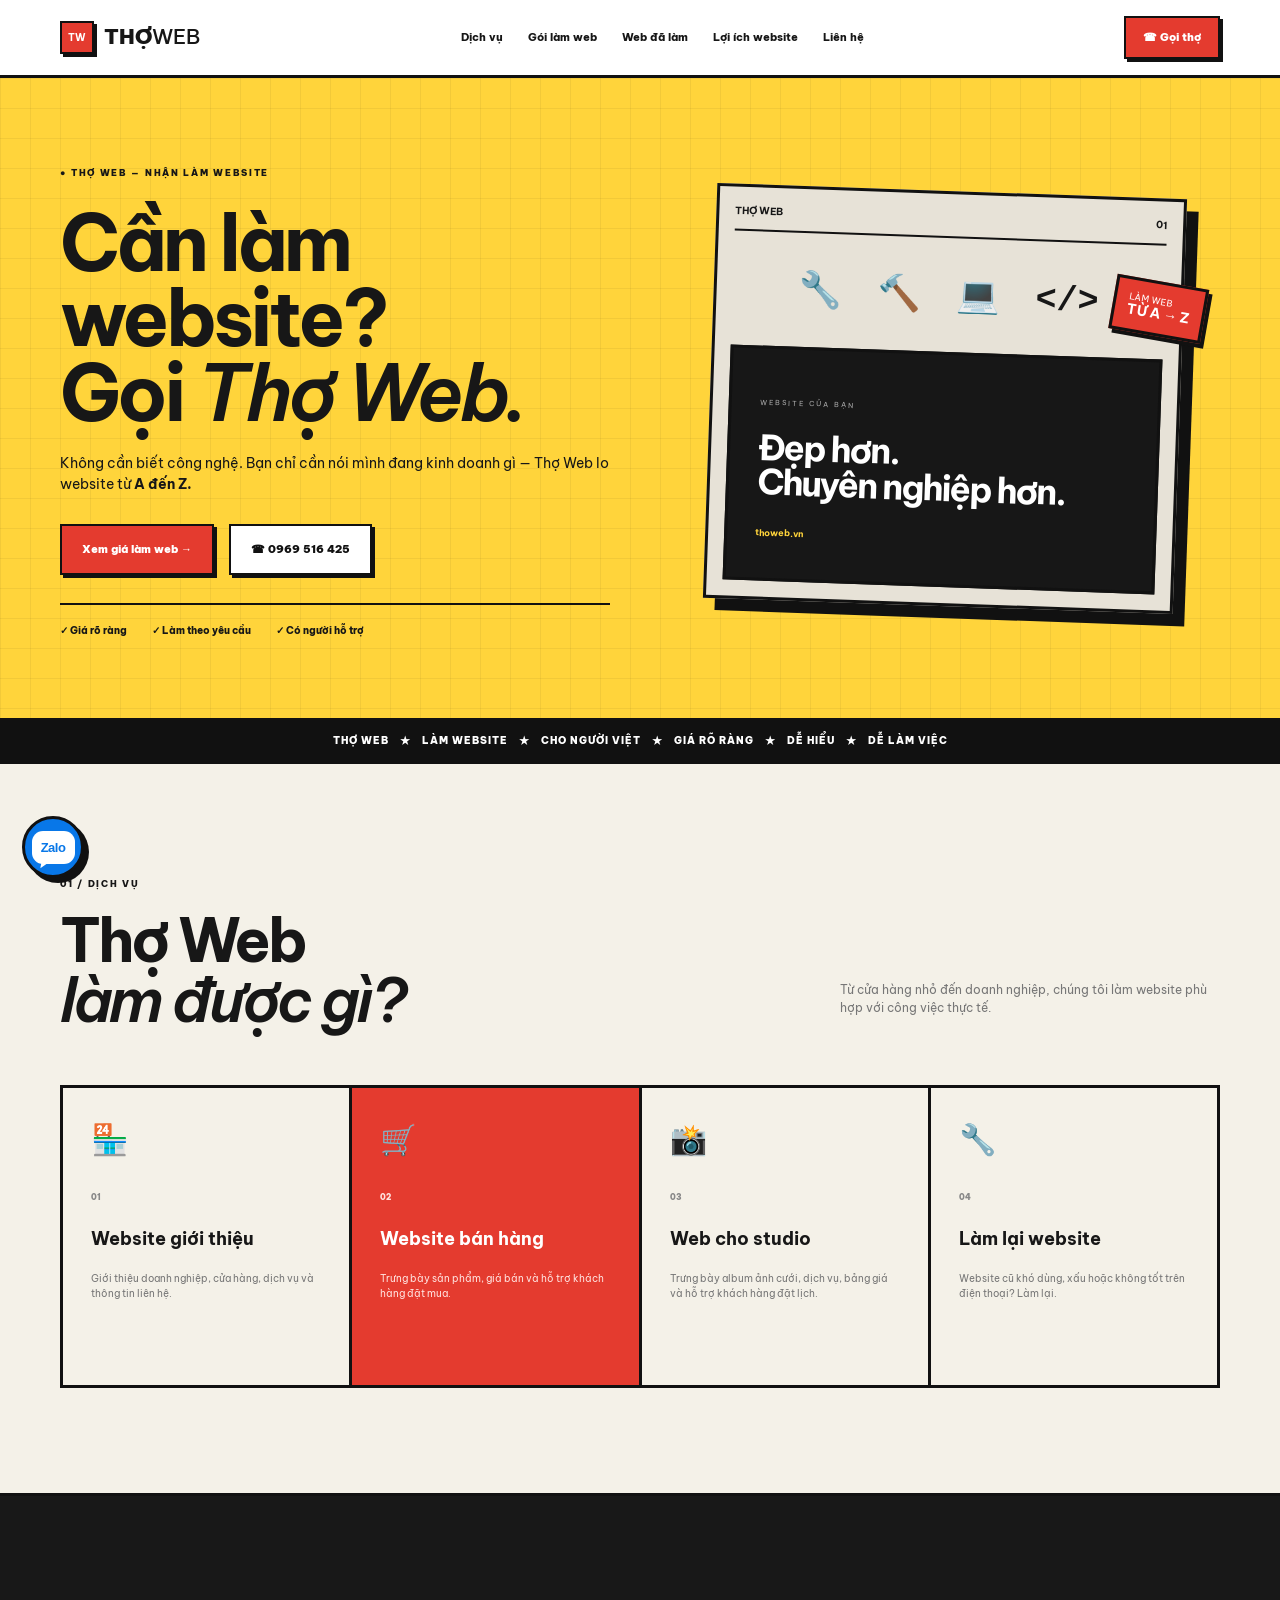
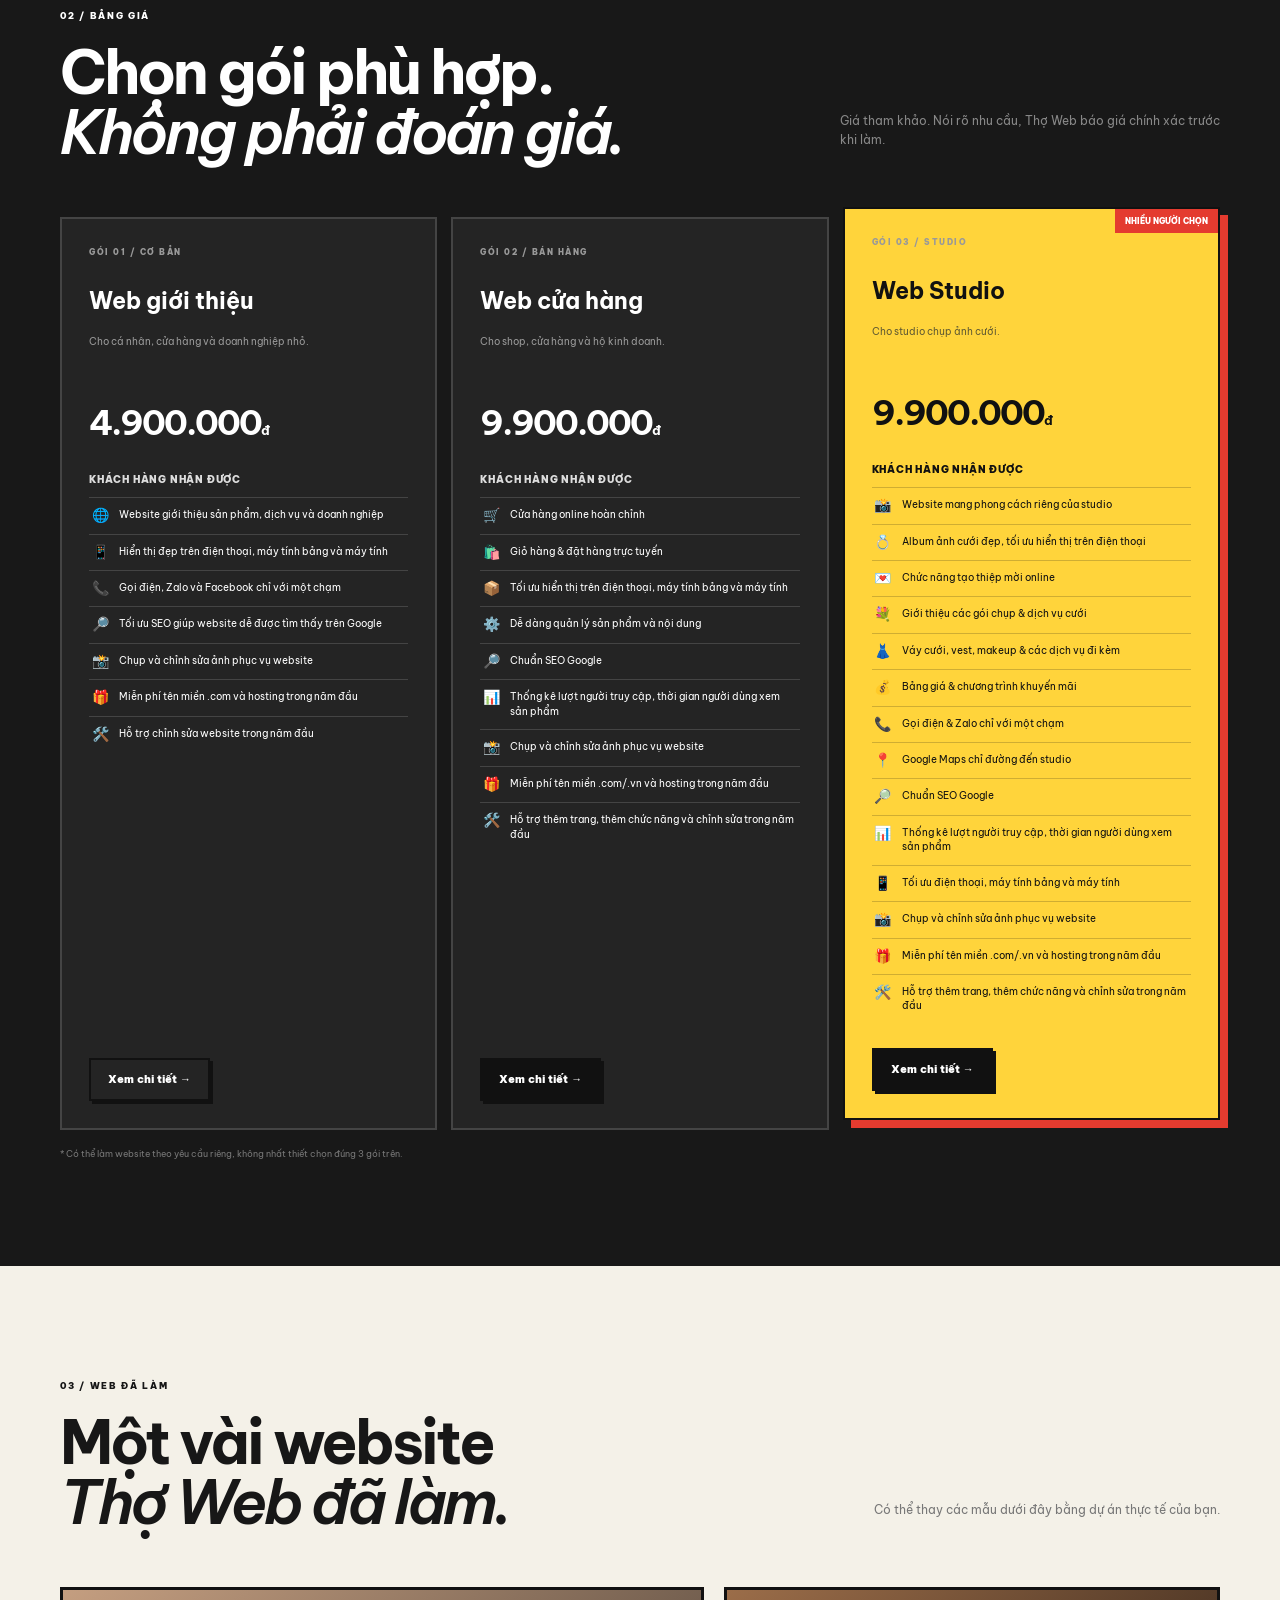
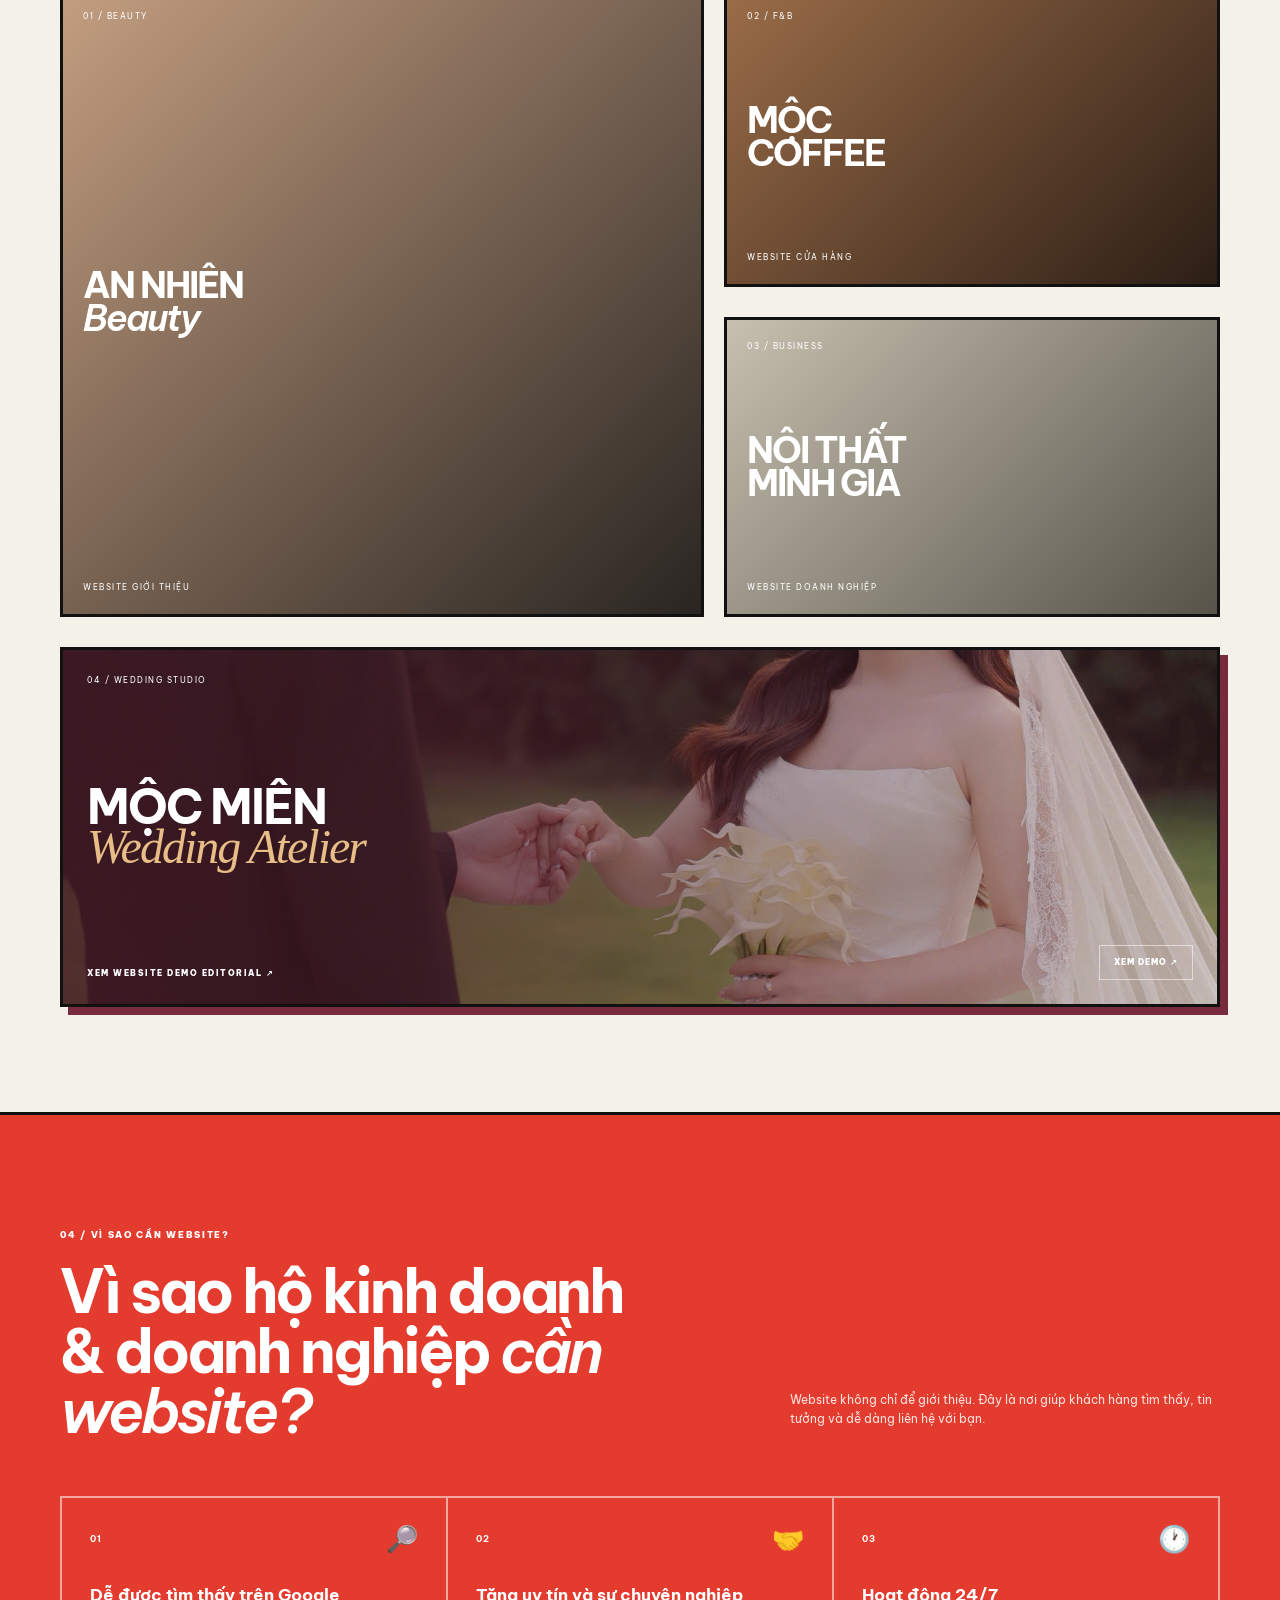
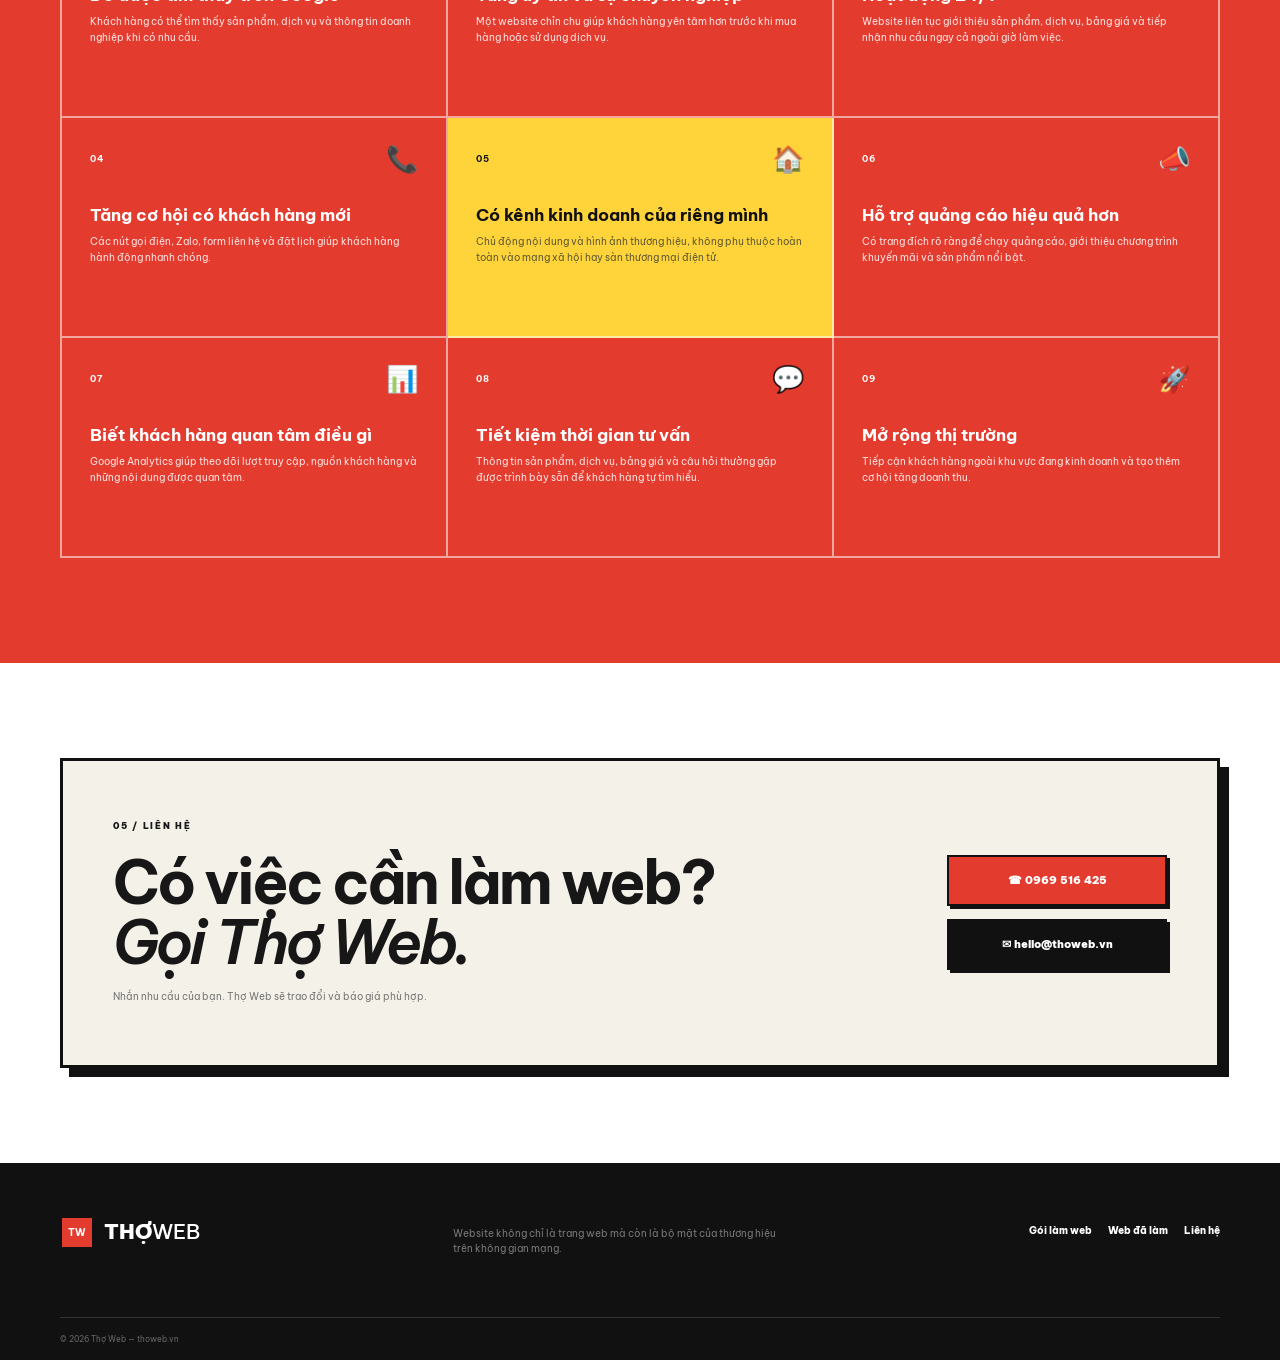
==== index.html @ 1874a585 "First commit First commit" ====
<!doctype html>
<html lang="vi">
    <head>
        <meta charset="utf-8" />
        <meta name="viewport" content="width=device-width,initial-scale=1" />
        <title>Thợ Web — Làm website cho người Việt</title>
        <link rel="preconnect" href="https://fonts.googleapis.com" />
        <link rel="preconnect" href="https://fonts.gstatic.com" crossorigin />
        <link
            href="https://fonts.googleapis.com/css2?family=Be+Vietnam+Pro:ital,wght@0,400;0,500;0,600;0,700;0,800;0,900;1,400;1,500;1,600;1,700;1,800;1,900&amp;display=swap"
            rel="stylesheet"
        />
        <link rel="stylesheet" href="css/style.css" />
        <link rel="stylesheet" href="css/editorial-project-card.css" />
        <link rel="stylesheet" href="css/zalo-widget.css" />
        <style>
            .hero h1 i,
            .heading h2 i,
            .contact h2 i,
            .projects strong i {
                font-family: "Be Vietnam Pro", Arial, sans-serif;
                font-style: italic;
                font-weight: 600;
            }
            .prices article {
                display: flex;
                flex-direction: column;
            }
            .prices .benefits-title {
                margin: 24px 0 10px;
                color: #ddd;
                font-size: 10px;
                font-weight: 900;
                line-height: 1.4;
                letter-spacing: 0.08em;
            }
            .prices .hot .benefits-title {
                color: #111;
            }
            .prices .benefits-list {
                margin: 0 0 24px;
            }
            .prices .benefits-list li {
                display: grid;
                grid-template-columns: 22px minmax(0, 1fr);
                gap: 8px;
                align-items: start;
                padding: 10px 0;
                line-height: 1.45;
            }
            .prices .benefits-list li::before {
                content: none;
            }
            .prices .hot .benefits-list li {
                border-color: rgba(17, 17, 17, 0.2);
            }
            .prices .benefit-icon {
                font-size: 14px;
                line-height: 1.1;
                text-align: center;
            }
            .prices article > .btn {
                align-self: flex-start;
                margin-top: auto;
                transition: background-color 0.2s ease, color 0.2s ease;
            }
            .prices article > .btn:hover,
            .prices article > .btn:focus-visible {
                background: #fff;
                color: #111;
            }
            .business-benefits {
                padding: 105px 0;
                background: var(--red);
                color: #fff;
                border-top: 3px solid #111;
            }
            .business-benefits .heading p {
                max-width: 430px;
                color: #ffe1de;
            }
            .business-benefits-grid {
                display: grid;
                grid-template-columns: repeat(3, 1fr);
                border-top: 2px solid rgba(255, 255, 255, 0.55);
                border-left: 2px solid rgba(255, 255, 255, 0.55);
            }
            .business-benefit {
                min-height: 220px;
                padding: 28px;
                border-right: 2px solid rgba(255, 255, 255, 0.55);
                border-bottom: 2px solid rgba(255, 255, 255, 0.55);
            }
            .business-benefit-top {
                display: flex;
                align-items: center;
                justify-content: space-between;
            }
            .business-benefit-top b {
                font-size: 9px;
                letter-spacing: 0.12em;
            }
            .business-benefit-top span {
                font-size: 26px;
                line-height: 1;
            }
            .business-benefit h3 {
                margin: 32px 0 8px;
                font-size: 17px;
                line-height: 1.35;
            }
            .business-benefit p {
                margin: 0;
                color: #ffe1de;
                font-size: 10px;
            }
            .business-benefit.featured {
                background: var(--yellow);
                color: #111;
            }
            .business-benefit.featured p {
                color: #625b32;
            }
            @media (max-width: 900px) {
                .business-benefits-grid {
                    grid-template-columns: repeat(2, 1fr);
                }
            }
            @media (max-width: 600px) {
                .business-benefits {
                    padding: 75px 0;
                }
                .business-benefits-grid {
                    grid-template-columns: 1fr;
                }
                .business-benefit {
                    min-height: 0;
                }
            }
        </style>
    </head>
    <body>
        <header>
            <div class="wrap nav">
                <a class="logo" href="#"
                    ><b>TW</b><span>THỢ<span>WEB</span></span></a
                ><button class="menu">☰</button>
                <nav>
                    <a href="#dichvu">Dịch vụ</a><a href="#goi">Gói làm web</a><a href="#duan">Web đã làm</a
                    ><a href="#loiich">Lợi ích website</a><a href="#lienhe">Liên hệ</a>
                </nav>
                <a class="btn red" href="tel:0969516425">☎ Gọi thợ</a>
            </div>
        </header>
        <section class="hero">
            <div class="gridbg"></div>
            <div class="wrap heroGrid">
                <div class="reveal">
                    <small class="tag">● THỢ WEB — NHẬN LÀM WEBSITE</small>
                    <h1>
                        Cần làm website?<br /><strong>Gọi <i>Thợ Web.</i></strong>
                    </h1>
                    <p>
                        Không cần biết công nghệ. Bạn chỉ cần nói mình đang kinh doanh gì — Thợ Web lo website từ
                        <b>A đến Z.</b>
                    </p>
                    <div class="actions">
                        <a class="btn red big" href="#goi">Xem giá làm web →</a
                        ><a class="btn white big" href="tel:0969516425">☎ 0969 516 425</a>
                    </div>
                    <div class="promise">
                        <span>✓ Giá rõ ràng</span><span>✓ Làm theo yêu cầu</span><span>✓ Có người hỗ trợ</span>
                    </div>
                </div>
                <div class="scene reveal">
                    <div class="box">
                        <div class="boxhead"><b>THỢ WEB</b><b>01</b></div>
                        <div class="tools">🔧　🔨　💻　<span>&lt;/&gt;</span></div>
                        <div class="screen">
                            <small>WEBSITE CỦA BẠN</small>
                            <h2>Đẹp hơn.<br />Chuyên nghiệp hơn.</h2>
                            <b>thoweb.vn</b>
                        </div>
                        <label>LÀM WEB<br /><strong>TỪ A → Z</strong></label>
                    </div>
                </div>
            </div>
        </section>
        <div class="ticker">THỢ WEB　★　LÀM WEBSITE　★　CHO NGƯỜI VIỆT　★　GIÁ RÕ RÀNG　★　DỄ HIỂU　★　DỄ LÀM VIỆC</div>
        <section class="section" id="dichvu">
            <div class="wrap">
                <div class="heading">
                    <div>
                        <small>01 / DỊCH VỤ</small>
                        <h2>Thợ Web<br /><i>làm được gì?</i></h2>
                    </div>
                    <p>Từ cửa hàng nhỏ đến doanh nghiệp, chúng tôi làm website phù hợp với công việc thực tế.</p>
                </div>
                <div class="cards">
                    <article>
                        <b>🏪</b><small>01</small>
                        <h3>Website giới thiệu</h3>
                        <p>Giới thiệu doanh nghiệp, cửa hàng, dịch vụ và thông tin liên hệ.</p>
                    </article>
                    <article class="redcard">
                        <b>🛒</b><small>02</small>
                        <h3>Website bán hàng</h3>
                        <p>Trưng bày sản phẩm, giá bán và hỗ trợ khách hàng đặt mua.</p>
                    </article>
                    <article>
                        <b>📸</b><small>03</small>
                        <h3>Web cho studio</h3>
                        <p>Trưng bày album ảnh cưới, dịch vụ, bảng giá và hỗ trợ khách hàng đặt lịch.</p>
                    </article>
                    <!-- <article>
                        <b>📣</b><small>03</small>
                        <h3>Landing Page</h3>
                        <p>Trang bán hàng hoặc giới thiệu một sản phẩm, dịch vụ cụ thể.</p>
                    </article> -->
                    <article>
                        <b>🔧</b><small>04</small>
                        <h3>Làm lại website</h3>
                        <p>Website cũ khó dùng, xấu hoặc không tốt trên điện thoại? Làm lại.</p>
                    </article>
                    
                </div>
            </div>
        </section>
        <section class="dark section" id="goi">
            <div class="wrap">
                <div class="heading light">
                    <div>
                        <small>02 / BẢNG GIÁ</small>
                        <h2>Chọn gói phù hợp.<br /><i>Không phải đoán giá.</i></h2>
                    </div>
                    <p>Giá tham khảo. Nói rõ nhu cầu, Thợ Web báo giá chính xác trước khi làm.</p>
                </div>
                <div class="prices">
                    <article>
                        <small>GÓI 01 / CƠ BẢN</small>
                        <h3>Web giới thiệu</h3>
                        <p>Cho cá nhân, cửa hàng và doanh nghiệp nhỏ.</p>
                        <strong>4.900.000<em>đ</em></strong>
                        <h4 class="benefits-title">KHÁCH HÀNG NHẬN ĐƯỢC</h4>
                        <ul class="benefits-list">
                            <li><span class="benefit-icon" aria-hidden="true">🌐</span><span>Website giới thiệu sản phẩm, dịch vụ và doanh nghiệp</span></li>
                            <li><span class="benefit-icon" aria-hidden="true">📱</span><span>Hiển thị đẹp trên điện thoại, máy tính bảng và máy tính</span></li>
                            <li><span class="benefit-icon" aria-hidden="true">📞</span><span>Gọi điện, Zalo và Facebook chỉ với một chạm</span></li>
                            <li><span class="benefit-icon" aria-hidden="true">🔎</span><span>Tối ưu SEO giúp website dễ được tìm thấy trên Google</span></li>
                            <li><span class="benefit-icon" aria-hidden="true">📸</span><span>Chụp và chỉnh sửa ảnh phục vụ website</span></li>
                            <li><span class="benefit-icon" aria-hidden="true">🎁</span><span>Miễn phí tên miền .com và hosting trong năm đầu</span></li>
                            <li><span class="benefit-icon" aria-hidden="true">🛠️</span><span>Hỗ trợ chỉnh sửa website trong năm đầu</span></li>
                        </ul>
                        <a class="btn" href="web-basic.html">Xem chi tiết →</a>
                    </article>
                    <article>
                        <small>GÓI 02 / BÁN HÀNG</small>
                        <h3>Web cửa hàng</h3>
                        <p>Cho shop, cửa hàng và hộ kinh doanh.</p>
                        <strong>9.900.000<em>đ</em></strong>
                        <h4 class="benefits-title">KHÁCH HÀNG NHẬN ĐƯỢC</h4>
                        <ul class="benefits-list">
                            <li><span class="benefit-icon" aria-hidden="true">🛒</span><span>Cửa hàng online hoàn chỉnh</span></li>
                            <li><span class="benefit-icon" aria-hidden="true">🛍️</span><span>Giỏ hàng & đặt hàng trực tuyến</span></li>
                            <li><span class="benefit-icon" aria-hidden="true">📦</span><span>Tối ưu hiển thị trên điện thoại, máy tính bảng và máy tính</span></li>
                            <li><span class="benefit-icon" aria-hidden="true">⚙️</span><span>Dễ dàng quản lý sản phẩm và nội dung</span></li>
                            <li><span class="benefit-icon" aria-hidden="true">🔎</span><span>Chuẩn SEO Google</span></li>
                            <li><span class="benefit-icon" aria-hidden="true">📊</span><span>Thống kê lượt người truy cập, thời gian người dùng xem sản phẩm</span></li>
                            <li><span class="benefit-icon" aria-hidden="true">📸</span><span>Chụp và chỉnh sửa ảnh phục vụ website</span></li>
                            <li><span class="benefit-icon" aria-hidden="true">🎁</span><span>Miễn phí tên miền .com/.vn và hosting trong năm đầu</span></li>
                            <li><span class="benefit-icon" aria-hidden="true">🛠️</span><span>Hỗ trợ thêm trang, thêm chức năng và chỉnh sửa trong năm đầu</span></li>
                        </ul>
                        <a class="btn black" href="web-store.html">Xem chi tiết →</a>
                    </article>
                    <article class="hot">
                        <mark>NHIỀU NGƯỜI CHỌN</mark><small>GÓI 03 / STUDIO</small>
                        <h3>Web Studio</h3>
                        <p>Cho studio chụp ảnh cưới.</p>
                        <strong>9.900.000<em>đ</em></strong>
                        <h4 class="benefits-title">KHÁCH HÀNG NHẬN ĐƯỢC</h4>
                        <ul class="benefits-list">
                            <li><span class="benefit-icon" aria-hidden="true">📸</span><span>Website mang phong cách riêng của studio</span></li>
                            <li><span class="benefit-icon" aria-hidden="true">💍</span><span>Album ảnh cưới đẹp, tối ưu hiển thị trên điện thoại</span></li>
                            <li><span class="benefit-icon" aria-hidden="true">💌</span><span>Chức năng tạo thiệp mời online</span></li>
                            <li><span class="benefit-icon" aria-hidden="true">💐</span><span>Giới thiệu các gói chụp &amp; dịch vụ cưới</span></li>
                            <li><span class="benefit-icon" aria-hidden="true">👗</span><span>Váy cưới, vest, makeup &amp; các dịch vụ đi kèm</span></li>
                            <li><span class="benefit-icon" aria-hidden="true">💰</span><span>Bảng giá &amp; chương trình khuyến mãi</span></li>
                            <li><span class="benefit-icon" aria-hidden="true">📞</span><span>Gọi điện &amp; Zalo chỉ với một chạm</span></li>
                            <li><span class="benefit-icon" aria-hidden="true">📍</span><span>Google Maps chỉ đường đến studio</span></li>
                            <li><span class="benefit-icon" aria-hidden="true">🔎</span><span>Chuẩn SEO Google</span></li>
                            <li><span class="benefit-icon" aria-hidden="true">📊</span><span>Thống kê lượt người truy cập, thời gian người dùng xem sản phẩm</span></li>
                            <li><span class="benefit-icon" aria-hidden="true">📱</span><span>Tối ưu điện thoại, máy tính bảng và máy tính</span></li>
                            <li><span class="benefit-icon" aria-hidden="true">📸</span><span>Chụp và chỉnh sửa ảnh phục vụ website</span></li>
                            <li><span class="benefit-icon" aria-hidden="true">🎁</span><span>Miễn phí tên miền .com/.vn và hosting trong năm đầu</span></li>
                            <li><span class="benefit-icon" aria-hidden="true">🛠️</span><span>Hỗ trợ thêm trang, thêm chức năng và chỉnh sửa trong năm đầu</span></li>
                        </ul>
                        <a class="btn black" href="web-studio.html">Xem chi tiết →</a>
                    </article>
                    <!-- <article>
                        <small>GÓI 03 / DOANH NGHIỆP</small>
                        <h3>Web thương hiệu</h3>
                        <p>Cho doanh nghiệp muốn hình ảnh chuyên nghiệp.</p>
                        <strong>12.900.000<em>đ</em></strong>
                        <ul>
                            <li>Thiết kế giao diện riêng</li>
                            <li>Nhiều trang nội dung</li>
                            <li>Hiệu ứng & chuyển động</li>
                            <li>SEO & tốc độ</li>
                            <li>Công cụ đo lường</li>
                            <li>Hỗ trợ sau bàn giao</li>
                        </ul>
                        <a class="btn white" href="#lienhe">Hỏi về gói này →</a>
                    </article> -->
                </div>
                <small class="note"
                    >* Có thể làm website theo yêu cầu riêng, không nhất thiết chọn đúng 3 gói trên.</small
                >
            </div>
        </section>
        <section class="section" id="duan">
            <div class="wrap">
                <div class="heading">
                    <div>
                        <small>03 / WEB ĐÃ LÀM</small>
                        <h2>Một vài website<br /><i>Thợ Web đã làm.</i></h2>
                    </div>
                    <p>Có thể thay các mẫu dưới đây bằng dự án thực tế của bạn.</p>
                </div>
                <div class="projects">
                    <article class="p1">
                        <span>01 / BEAUTY</span><strong>AN NHIÊN<br /><i>Beauty</i></strong
                        ><small>WEBSITE GIỚI THIỆU</small>
                    </article>
                    <article class="p2">
                        <span>02 / F&B</span><strong>MỘC<br />COFFEE</strong><small>WEBSITE CỬA HÀNG</small>
                    </article>
                    <article class="p3">
                        <span>03 / BUSINESS</span><strong>NỘI THẤT<br />MINH GIA</strong
                        ><small>WEBSITE DOANH NGHIỆP</small>
                    </article>
                    <a class="p4" href="wedding-studio-editorial.html" target="_blank" rel="noopener">
                        <span>04 / WEDDING STUDIO</span>
                        <strong>MỘC MIÊN<br /><i>Wedding Atelier</i></strong>
                        <small>XEM WEBSITE DEMO EDITORIAL ↗</small>
                    </a>
                </div>
            </div>
        </section>
        <section class="business-benefits" id="loiich">
            <div class="wrap">
                <div class="heading">
                    <div>
                        <small>04 / VÌ SAO CẦN WEBSITE?</small>
                        <h2>Vì sao hộ kinh doanh<br />&amp; doanh nghiệp <i>cần website?</i></h2>
                    </div>
                    <p>
                        Website không chỉ để giới thiệu. Đây là nơi giúp khách hàng tìm thấy, tin tưởng và dễ dàng
                        liên hệ với bạn.
                    </p>
                </div>
                <div class="business-benefits-grid">
                    <article class="business-benefit">
                        <div class="business-benefit-top"><b>01</b><span aria-hidden="true">🔎</span></div>
                        <h3>Dễ được tìm thấy trên Google</h3>
                        <p>Khách hàng có thể tìm thấy sản phẩm, dịch vụ và thông tin doanh nghiệp khi có nhu cầu.</p>
                    </article>
                    <article class="business-benefit">
                        <div class="business-benefit-top"><b>02</b><span aria-hidden="true">🤝</span></div>
                        <h3>Tăng uy tín và sự chuyên nghiệp</h3>
                        <p>Một website chỉn chu giúp khách hàng yên tâm hơn trước khi mua hàng hoặc sử dụng dịch vụ.</p>
                    </article>
                    <article class="business-benefit">
                        <div class="business-benefit-top"><b>03</b><span aria-hidden="true">🕐</span></div>
                        <h3>Hoạt động 24/7</h3>
                        <p>Website liên tục giới thiệu sản phẩm, dịch vụ, bảng giá và tiếp nhận nhu cầu ngay cả ngoài giờ làm việc.</p>
                    </article>
                    <article class="business-benefit">
                        <div class="business-benefit-top"><b>04</b><span aria-hidden="true">📞</span></div>
                        <h3>Tăng cơ hội có khách hàng mới</h3>
                        <p>Các nút gọi điện, Zalo, form liên hệ và đặt lịch giúp khách hàng hành động nhanh chóng.</p>
                    </article>
                    <article class="business-benefit featured">
                        <div class="business-benefit-top"><b>05</b><span aria-hidden="true">🏠</span></div>
                        <h3>Có kênh kinh doanh của riêng mình</h3>
                        <p>Chủ động nội dung và hình ảnh thương hiệu, không phụ thuộc hoàn toàn vào mạng xã hội hay sàn thương mại điện tử.</p>
                    </article>
                    <article class="business-benefit">
                        <div class="business-benefit-top"><b>06</b><span aria-hidden="true">📣</span></div>
                        <h3>Hỗ trợ quảng cáo hiệu quả hơn</h3>
                        <p>Có trang đích rõ ràng để chạy quảng cáo, giới thiệu chương trình khuyến mãi và sản phẩm nổi bật.</p>
                    </article>
                    <article class="business-benefit">
                        <div class="business-benefit-top"><b>07</b><span aria-hidden="true">📊</span></div>
                        <h3>Biết khách hàng quan tâm điều gì</h3>
                        <p>Google Analytics giúp theo dõi lượt truy cập, nguồn khách hàng và những nội dung được quan tâm.</p>
                    </article>
                    <article class="business-benefit">
                        <div class="business-benefit-top"><b>08</b><span aria-hidden="true">💬</span></div>
                        <h3>Tiết kiệm thời gian tư vấn</h3>
                        <p>Thông tin sản phẩm, dịch vụ, bảng giá và câu hỏi thường gặp được trình bày sẵn để khách hàng tự tìm hiểu.</p>
                    </article>
                    <article class="business-benefit">
                        <div class="business-benefit-top"><b>09</b><span aria-hidden="true">🚀</span></div>
                        <h3>Mở rộng thị trường</h3>
                        <p>Tiếp cận khách hàng ngoài khu vực đang kinh doanh và tạo thêm cơ hội tăng doanh thu.</p>
                    </article>
                </div>
            </div>
        </section>
        <section class="contact" id="lienhe">
            <div class="wrap contactBox">
                <div>
                    <small>05 / LIÊN HỆ</small>
                    <h2>Có việc cần làm web?<br /><i>Gọi Thợ Web.</i></h2>
                    <p>Nhắn nhu cầu của bạn. Thợ Web sẽ trao đổi và báo giá phù hợp.</p>
                </div>
                <div>
                    <a class="btn red big" href="tel:0969516425">☎ 0969 516 425</a
                    ><a class="btn black big" href="mailto:hello@thoweb.vn">✉ hello@thoweb.vn</a>
                </div>
            </div>
        </section>
        <footer>
            <div class="wrap foot">
                <div class="logo">
                    <b>TW</b><span>THỢ<span>WEB</span></span>
                </div>
                <p>Website không chỉ là trang web mà còn là bộ mặt của thương hiệu<br />trên không gian mạng.</p>
                <div><a href="#goi">Gói làm web</a>　<a href="#duan">Web đã làm</a>　<a href="#lienhe">Liên hệ</a></div>
            </div>
            <div class="wrap bottom">© 2026 Thợ Web — thoweb.vn</div>
        </footer>
        <a
            class="zalo-float"
            href="https://zalo.me/0969516425"
            target="_blank"
            rel="noopener noreferrer"
            aria-label="Nhắn Zalo cho Thợ Web qua số 0969 516 425"
            title="Nhắn Zalo cho Thợ Web"
        >
            <span class="zalo-icon" aria-hidden="true">Zalo</span>
            <span class="zalo-tooltip" aria-hidden="true">Chat Zalo</span>
        </a>
        <script src="js/script.js"></script>
    </body>
</html>
---- css/style.css ----
*{box-sizing:border-box}html{scroll-behavior:smooth}:root{--red:#e43b2f;--yellow:#ffd43b;--ink:#171717;--paper:#f4f1e8}body{margin:0;font-family:'Be Vietnam Pro',Arial,sans-serif;color:var(--ink);background:var(--paper);line-height:1.55}a{text-decoration:none;color:inherit}.wrap{width:min(1160px,calc(100% - 40px));margin:auto}header{height:78px;background:#fff;border-bottom:3px solid #111;position:sticky;top:0;z-index:10}.nav{height:100%;display:flex;align-items:center;justify-content:space-between;gap:25px}.logo{display:flex;align-items:center;gap:10px;font-size:21px;font-weight:900}.logo b{background:var(--red);color:#fff;border:2px solid #111;padding:7px 6px;font-size:10px;box-shadow:3px 3px #111}.logo span span{font-weight:500}.nav nav{display:flex;gap:25px;font-size:11px;font-weight:800}.nav nav a:hover{color:var(--red)}.btn{display:inline-flex;align-items:center;justify-content:center;gap:14px;padding:11px 17px;border:2px solid #111;font-size:11px;font-weight:900;box-shadow:3px 3px #111}.red{background:var(--red);color:#fff}.white{background:#fff;color:#111}.black{background:#111;color:#fff}.big{padding:15px 20px}.menu{display:none;background:none;border:0;font-size:25px}.hero{position:relative;overflow:hidden;background:var(--yellow);border-bottom:3px solid #111;padding:80px 0}.gridbg{position:absolute;inset:0;background-image:linear-gradient(#0000000d 1px,transparent 1px),linear-gradient(90deg,#0000000d 1px,transparent 1px);background-size:30px 30px}.heroGrid{position:relative;display:grid;grid-template-columns:1fr 1fr;gap:60px;align-items:center}.tag,.heading small,.contact small,.why small{font-size:9px;letter-spacing:1.7px;font-weight:900}.hero h1{font-size:clamp(48px,6vw,78px);line-height:.98;letter-spacing:-4px;margin:22px 0}.hero h1 i,.heading h2 i,.contact h2 i{font-family:Georgia,serif;font-weight:400}.hero p{max-width:560px;font-size:14px}.actions{display:flex;gap:15px;margin:28px 0}.promise{display:flex;gap:25px;border-top:2px solid #111;padding-top:18px;font-size:10px;font-weight:800}.scene{display:grid;place-items:center;min-height:430px}.box{width:min(470px,100%);background:#e7e2d7;border:3px solid #111;padding:16px;box-shadow:12px 12px #111;transform:rotate(2deg);position:relative}.boxhead{display:flex;justify-content:space-between;border-bottom:2px solid #111;padding-bottom:10px;font-size:10px}.tools{text-align:center;font-size:35px;padding:28px 0}.tools span{font-family:monospace;font-weight:900}.screen{height:235px;background:#171717;border:3px solid #111;color:#fff;padding:38px 28px}.screen small{font-size:7px;letter-spacing:2px;color:#aaa}.screen h2{font-size:35px;line-height:1;margin:18px 0;letter-spacing:-2px}.screen b{color:var(--yellow);font-size:9px}.box label{position:absolute;right:-25px;top:80px;background:var(--red);color:#fff;border:3px solid #111;padding:12px;font-size:9px;line-height:1.1;transform:rotate(8deg);box-shadow:4px 4px #111}.box label strong{font-size:14px}.ticker{background:#111;color:#fff;border-bottom:3px solid #111;overflow:hidden;white-space:nowrap;padding:12px;text-align:center;font-size:10px;font-weight:900;letter-spacing:1px}.section{padding:105px 0}.heading{display:flex;justify-content:space-between;gap:50px;align-items:end;margin-bottom:55px}.heading h2{font-size:clamp(38px,4.7vw,60px);line-height:1;letter-spacing:-3px;margin:16px 0 0}.heading p{max-width:380px;color:#777;font-size:12px}.cards{display:grid;grid-template-columns:repeat(4,1fr);border-top:3px solid #111;border-left:3px solid #111}.cards article{padding:28px;border-right:3px solid #111;border-bottom:3px solid #111;min-height:300px}.cards article>b{display:block;font-size:30px;margin-bottom:20px}.cards article small{font-size:8px;color:#888;font-weight:900}.cards h3{font-size:18px}.cards p{font-size:10px;color:#777}.cards a{font-size:9px;font-weight:900}.redcard{background:var(--red);color:#fff}.redcard p,.redcard small{color:#ffe1de!important}.dark{background:#181818;color:#fff;border-top:3px solid #111}.dark .heading p{color:#888}.prices{display:grid;grid-template-columns:repeat(3,1fr);gap:14px}.prices article{background:#242424;border:2px solid #444;padding:27px;position:relative}.prices article.hot{background:var(--yellow);color:#111;border-color:#111;box-shadow:8px 8px var(--red);transform:translateY(-10px)}.hot mark{position:absolute;right:0;top:0;background:var(--red);color:#fff;padding:6px 10px;font-size:8px;font-weight:900}.prices small{font-size:8px;letter-spacing:1.5px;color:#999;font-weight:900}.prices h3{font-size:23px;margin:25px 0 5px}.prices p{font-size:10px;color:#999;min-height:35px}.hot p{color:#625b32}.prices>article>strong{font-size:34px;letter-spacing:-2px;display:block;margin-top:18px}.prices strong em{font-size:13px;font-style:normal}.prices ul{list-style:none;padding:0;margin:20px 0}.prices li{font-size:10px;border-top:1px solid #444;padding:8px 0}.prices li:before{content:'✓';color:var(--red);font-weight:900;margin-right:7px}.note{color:#777;font-size:9px;display:block;margin-top:17px}.projects{display:grid;grid-template-columns:1.3fr 1fr;gap:30px 20px}.projects article{height:300px;border:3px solid #111;color:#fff;padding:20px;display:flex;flex-direction:column;justify-content:space-between;position:relative;overflow:hidden}.projects .p1{grid-row:span 2;height:630px;background:linear-gradient(135deg,#c49e80,#292522)}.p2{background:linear-gradient(135deg,#9b6d49,#2c1e15)}.p3{background:linear-gradient(135deg,#c7c0b0,#57534a)}.projects span,.projects small{font-size:8px;letter-spacing:1.5px}.projects strong{font-size:36px;line-height:.9;letter-spacing:-2px}.projects strong i{font-family:Georgia,serif;font-weight:400}.process{padding:105px 0;background:#e7e4da;border-top:3px solid #111}.steps{display:grid;grid-template-columns:repeat(4,1fr);border-top:3px solid #111;border-left:3px solid #111}.steps article{padding:25px;border-right:3px solid #111;border-bottom:3px solid #111;min-height:245px}.steps b{font-size:9px}.steps h3{font-size:15px;margin-top:35px}.steps p{font-size:10px;color:#777}.why{background:var(--red);color:#fff;padding:100px 0;border-top:3px solid #111}.two{display:grid;grid-template-columns:1fr 1fr;gap:70px}.why h2{font-size:clamp(40px,5vw,62px);line-height:1;letter-spacing:-3px;margin-top:17px}.why article{border-top:2px solid #ffffff77;padding:20px 0}.why article b{font-size:9px}.why h3{font-size:16px;margin:0 0 4px}.why p{font-size:10px;color:#ffd7d2;margin:0 0 0 38px}.contact{padding:95px 0;background:#fff}.contactBox{background:var(--paper);border:3px solid #111;box-shadow:9px 9px #111;padding:50px;display:flex;justify-content:space-between;align-items:center;gap:40px}.contact h2{font-size:clamp(40px,5vw,60px);line-height:1;letter-spacing:-3px;margin:17px 0}.contact p{font-size:10px;color:#777}.contactBox>div:last-child{display:flex;flex-direction:column;gap:13px;min-width:220px}footer{background:#111;color:#fff;border-top:3px solid #111}.foot{padding:50px 0;display:flex;justify-content:space-between;align-items:start;gap:30px}.foot p{font-size:10px;color:#777}.foot a{font-size:10px;font-weight:800}.bottom{border-top:1px solid #333;padding:15px 0;color:#666;font-size:8px}.reveal{opacity:0;transform:translateY(20px);transition:.7s}.reveal.visible{opacity:1;transform:none}@media(max-width:900px){.nav nav,.nav>.btn{display:none}.menu{display:block}.nav nav.open{display:flex;position:absolute;top:78px;left:0;right:0;background:#fff;padding:20px;flex-direction:column;border-bottom:3px solid #111}.heroGrid,.two{grid-template-columns:1fr}.cards,.prices,.steps{grid-template-columns:1fr 1fr}.heading{align-items:start;flex-direction:column;gap:15px}.projects{grid-template-columns:1fr}.projects .p1{grid-row:auto;height:480px}.contactBox{flex-direction:column;align-items:start}.contactBox>div:last-child{width:100%}}@media(max-width:600px){.wrap{width:calc(100% - 30px)}.hero{padding:55px 0}.hero h1{letter-spacing:-2px}.actions,.promise{flex-direction:column;align-items:stretch}.scene{min-height:330px}.box{transform:none}.box label{right:-5px}.section,.dark,.process,.why,.contact{padding:75px 0}.cards,.prices,.steps{grid-template-columns:1fr}.prices article.hot{transform:none}.projects .p1,.projects article{height:350px}.contactBox{padding:30px}.foot{flex-direction:column}}
---- css/editorial-project-card.css ----
.projects .p4 {
    grid-column: 1 / -1;
    position: relative;
    display: flex;
    flex-direction: column;
    justify-content: space-between;
    height: 360px;
    padding: 24px;
    overflow: hidden;
    border: 3px solid #111;
    color: #fff;
    background:
        linear-gradient(90deg, rgba(66, 24, 36, .82), rgba(66, 24, 36, .14)),
        url("../editorial-assets/hero.jpg") center 42% / cover;
    box-shadow: 8px 8px #772b3b;
}

.projects .p4 span,
.projects .p4 small {
    position: relative;
    z-index: 1;
    font-size: 8px;
    letter-spacing: 1.5px;
}

.projects .p4 strong {
    position: relative;
    z-index: 1;
    font-size: 48px;
    line-height: .82;
    letter-spacing: -2px;
}

.projects .p4 strong i {
    color: #e8bd87;
    font-family: Georgia, serif;
    font-weight: 400;
}

.projects .p4 small { font-weight: 900; }

.projects .p4::after {
    content: "XEM DEMO ↗";
    position: absolute;
    right: 24px;
    bottom: 24px;
    padding: 10px 14px;
    border: 1px solid rgba(255,255,255,.55);
    font-size: 8px;
    font-weight: 900;
    letter-spacing: .12em;
}

@media (max-width: 900px) {
    .projects .p4 { grid-column: auto; height: 430px; }
}

@media (max-width: 600px) {
    .projects .p4 { height: 350px; padding: 18px; }
    .projects .p4 strong { font-size: 36px; }
    .projects .p4::after { display: none; }
}
---- css/zalo-widget.css ----
.zalo-float {
    position: fixed;
    z-index: 90;
    bottom: 22px;
    left: 22px;
    display: grid;
    width: 62px;
    height: 62px;
    place-items: center;
    border: 3px solid #111;
    border-radius: 50%;
    background: #0877e8;
    box-shadow: 5px 5px #111;
    text-decoration: none;
    transition: transform 0.2s ease, box-shadow 0.2s ease;
}

.zalo-float:hover,
.zalo-float:focus-visible {
    transform: translate(-2px, -2px);
    box-shadow: 7px 7px #111;
}

.zalo-float:focus-visible {
    outline: 3px solid #fff;
    outline-offset: 3px;
}

.zalo-icon {
    position: relative;
    display: grid;
    width: 43px;
    height: 33px;
    place-items: center;
    border-radius: 11px;
    color: #0877e8;
    background: #fff;
    font-family: Arial, sans-serif;
    font-size: 13px;
    font-weight: 900;
    line-height: 1;
    letter-spacing: -0.5px;
}

.zalo-icon::after {
    position: absolute;
    bottom: -5px;
    left: 9px;
    width: 0;
    height: 0;
    border-top: 8px solid #fff;
    border-right: 8px solid transparent;
    content: "";
    transform: rotate(10deg);
}

.zalo-tooltip {
    position: absolute;
    bottom: 50%;
    left: calc(100% + 13px);
    width: max-content;
    padding: 9px 12px;
    border: 2px solid #111;
    color: #fff;
    background: #111;
    font-size: 9px;
    font-weight: 800;
    line-height: 1;
    letter-spacing: 0.06em;
    text-transform: uppercase;
    opacity: 0;
    transform: translate(-6px, 50%);
    pointer-events: none;
    transition: opacity 0.2s ease, transform 0.2s ease;
}

.zalo-float:hover .zalo-tooltip,
.zalo-float:focus-visible .zalo-tooltip {
    opacity: 1;
    transform: translate(0, 50%);
}

@media (max-width: 600px) {
    .zalo-float {
        bottom: max(15px, env(safe-area-inset-bottom));
        left: 15px;
        width: 56px;
        height: 56px;
        box-shadow: 4px 4px #111;
    }

    .zalo-icon {
        width: 39px;
        height: 30px;
        font-size: 12px;
    }

    .zalo-tooltip {
        display: none;
    }
}

@media (prefers-reduced-motion: reduce) {
    .zalo-float,
    .zalo-tooltip {
        transition: none;
    }
}
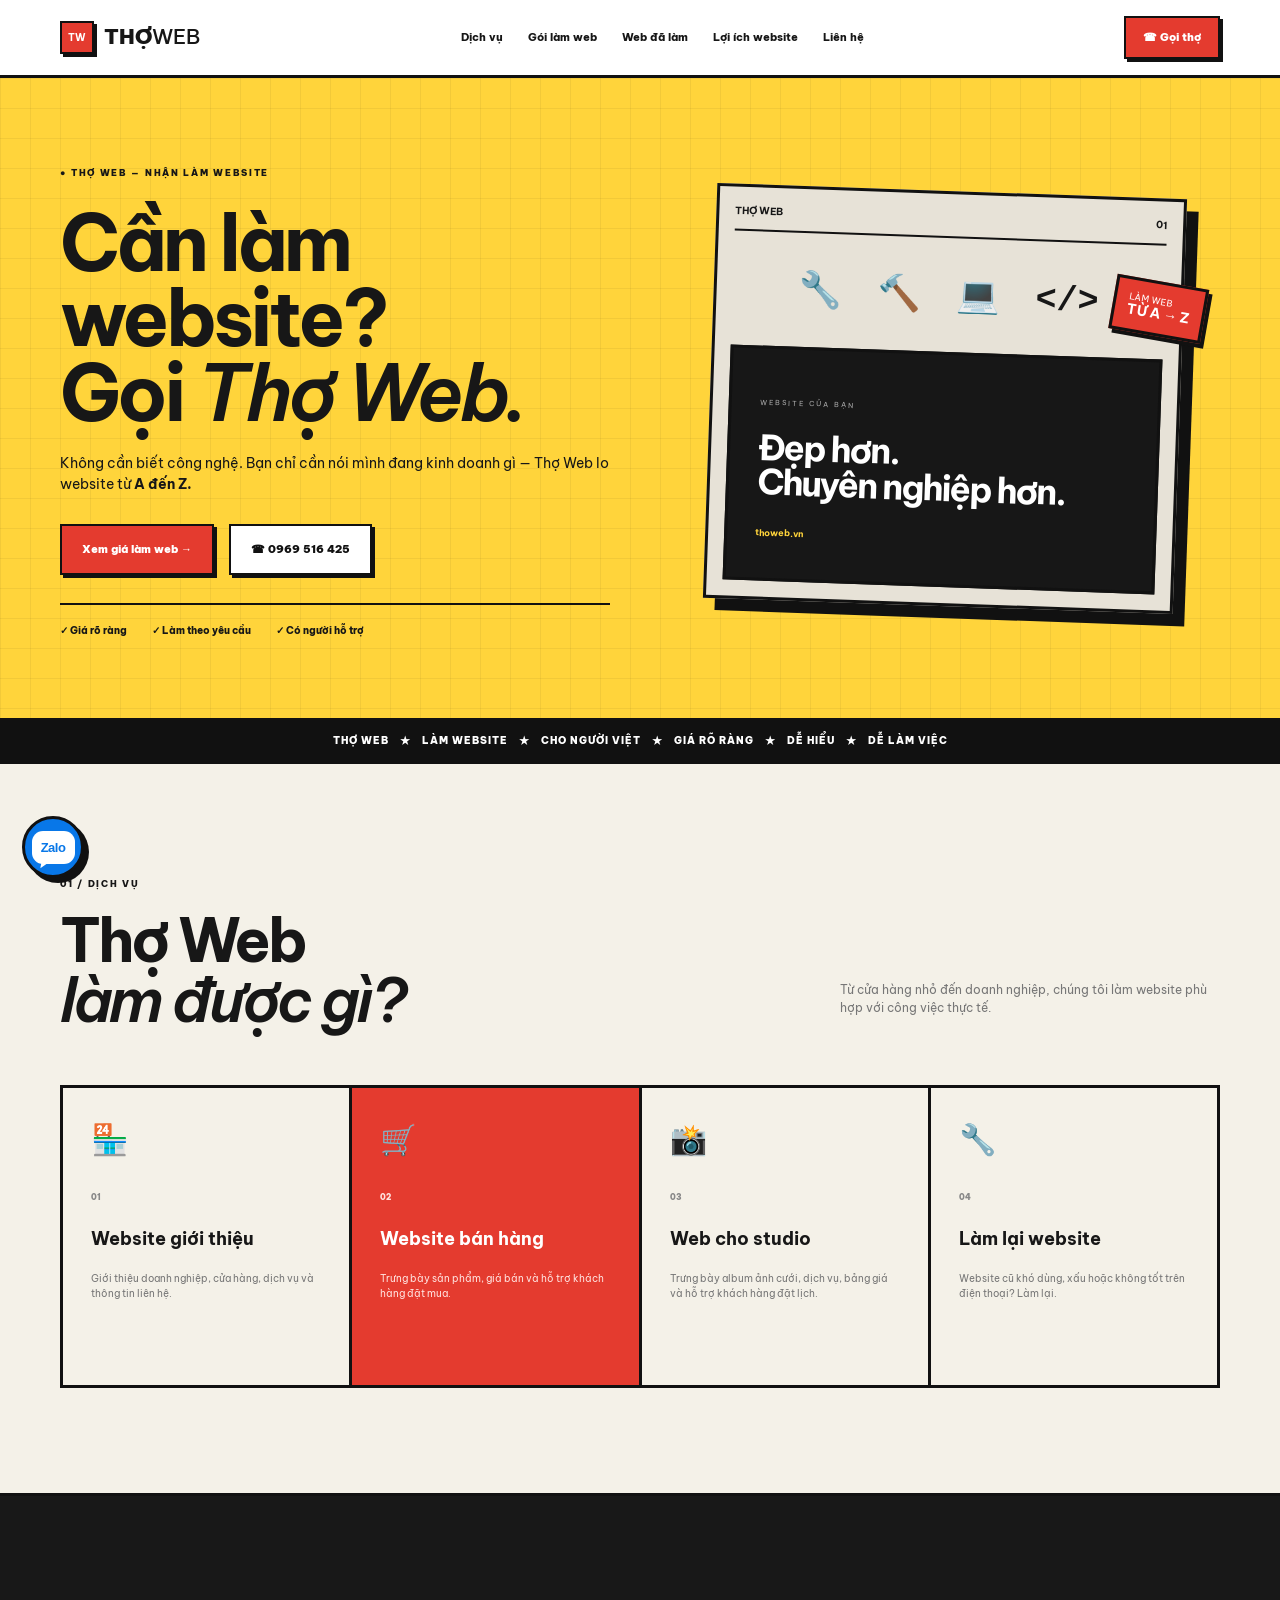
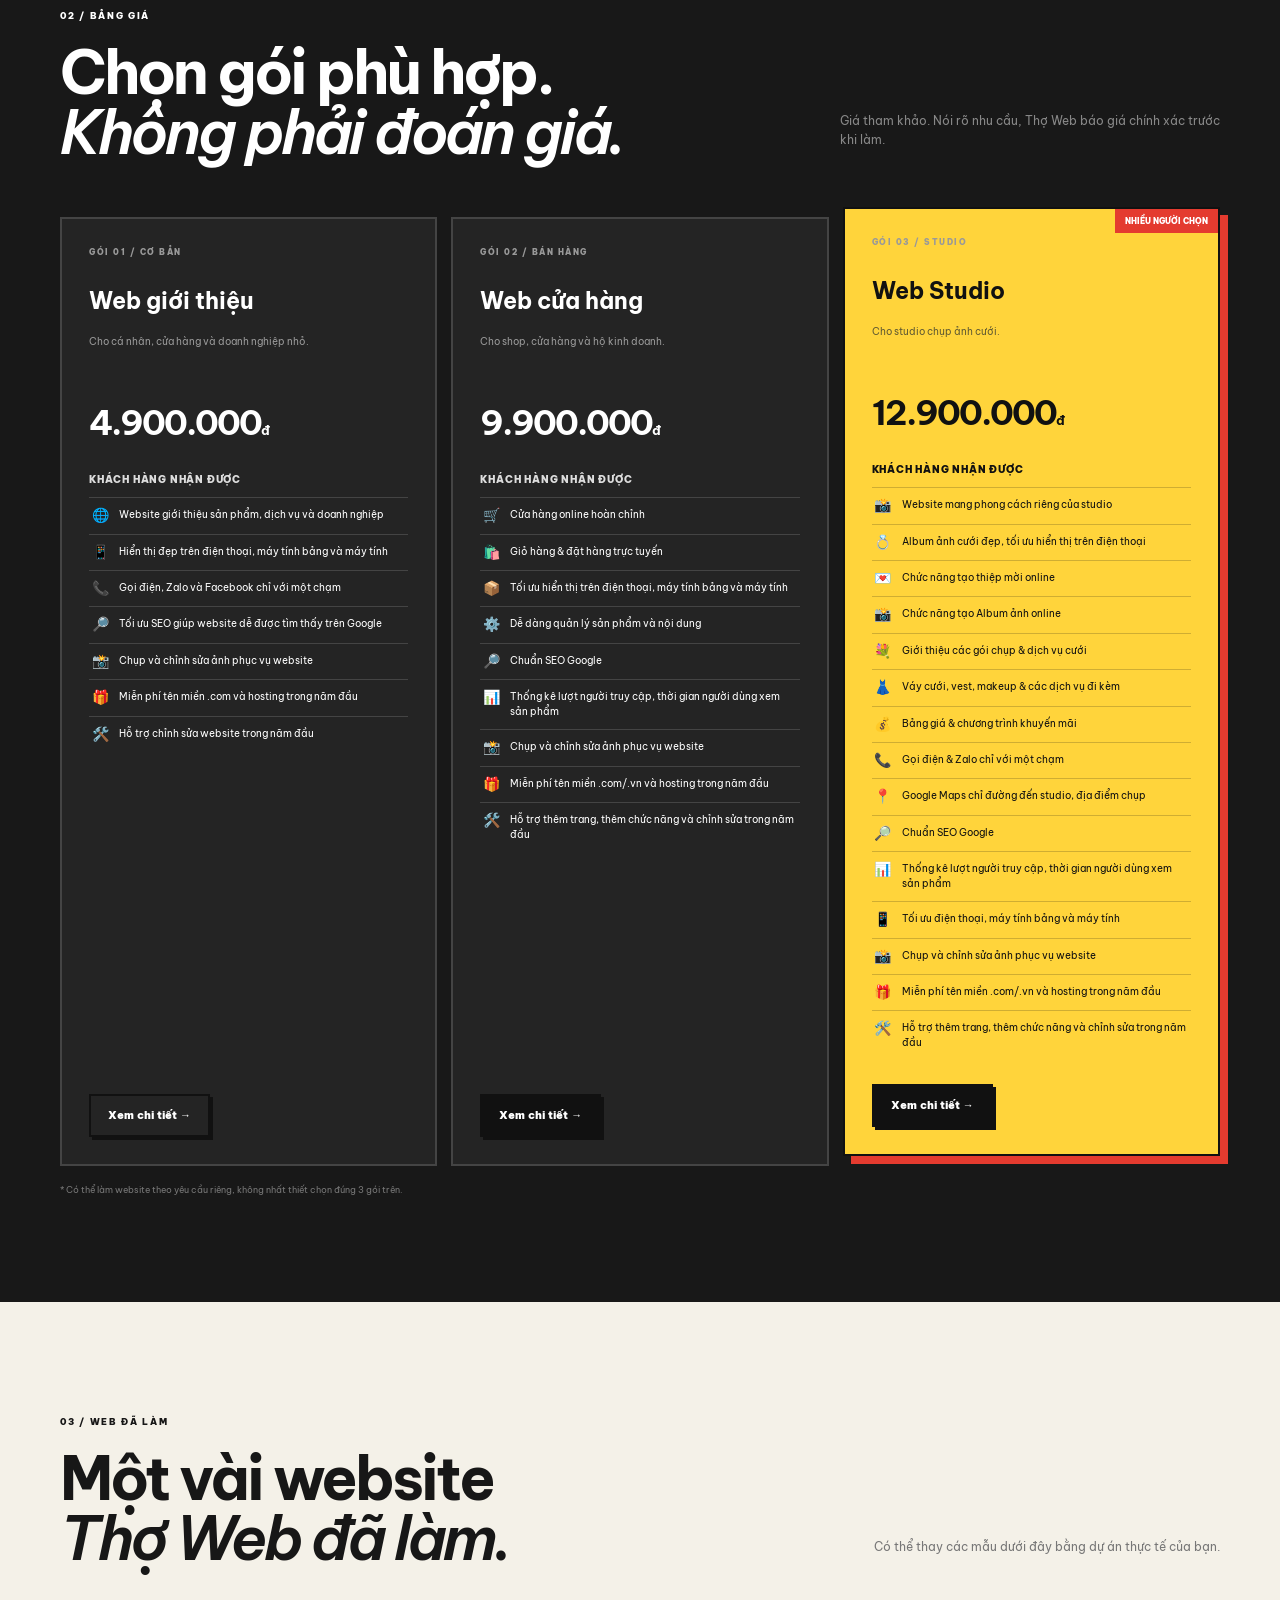
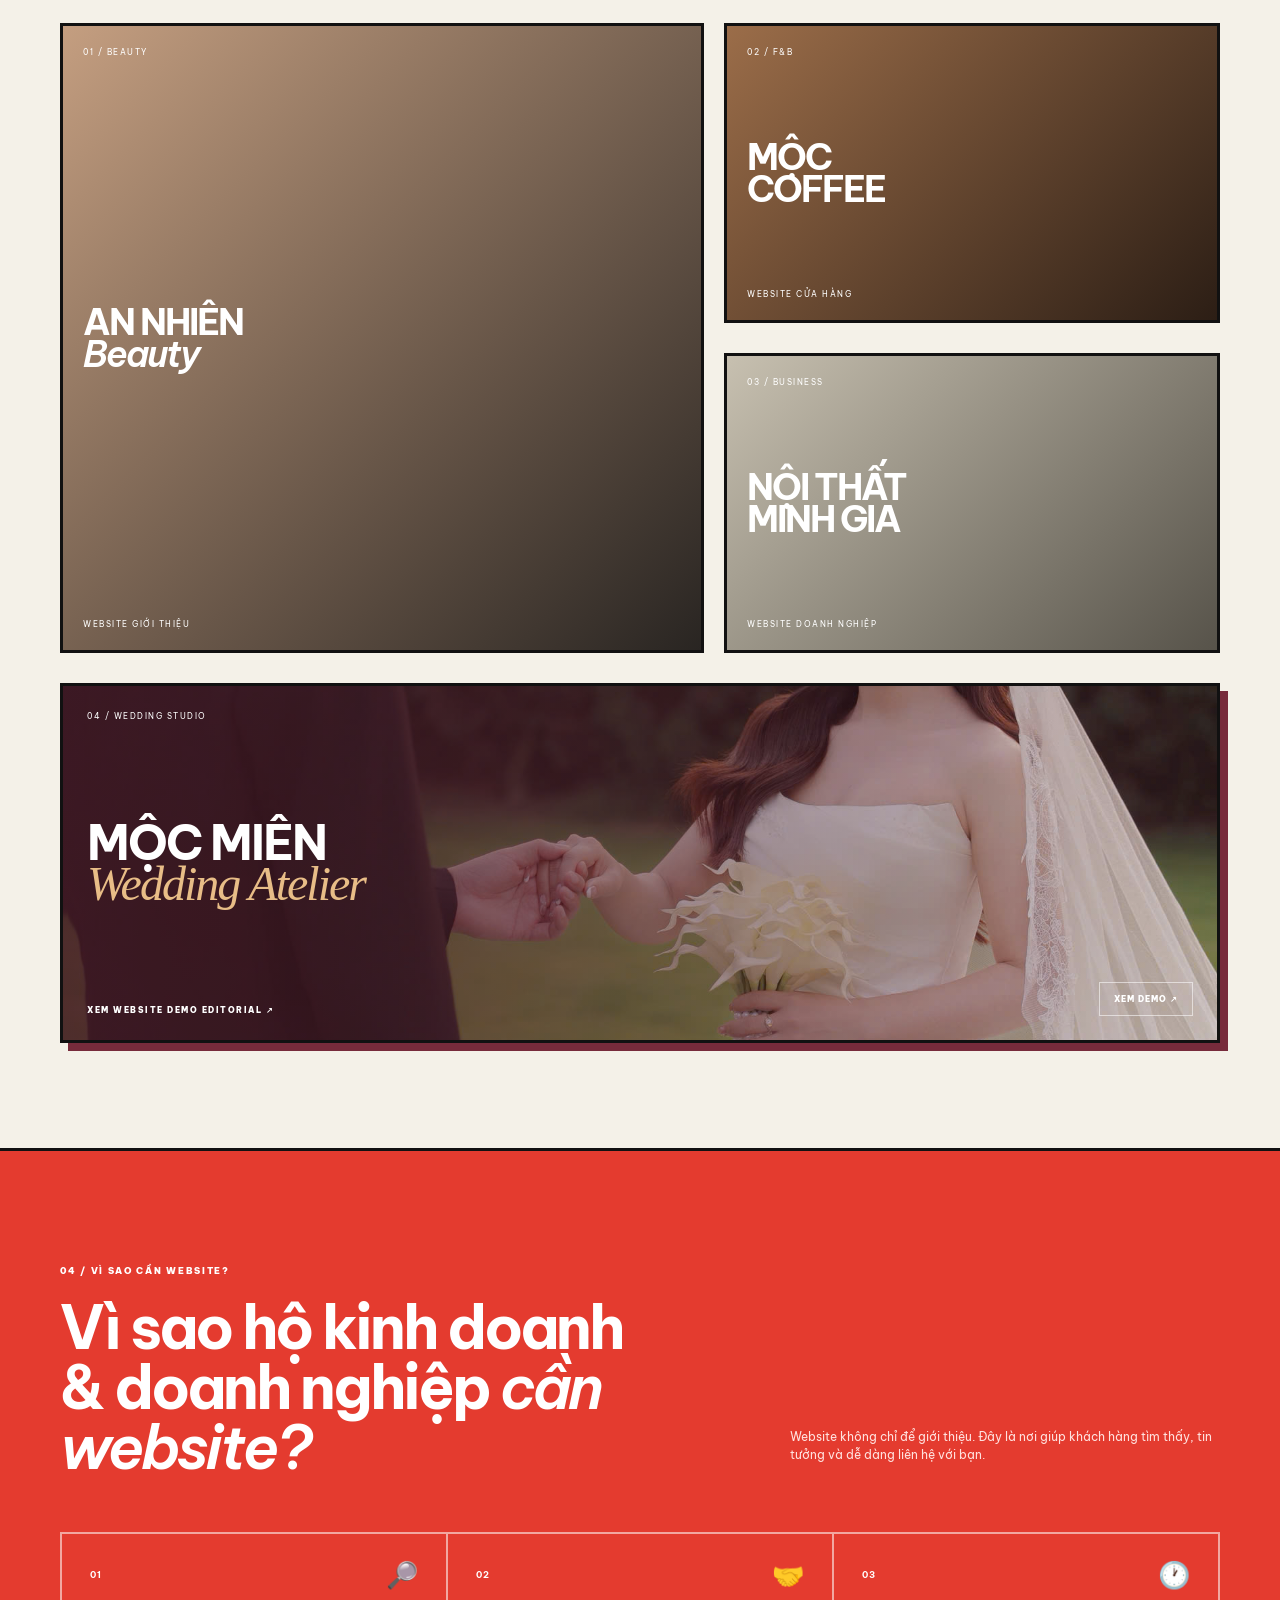
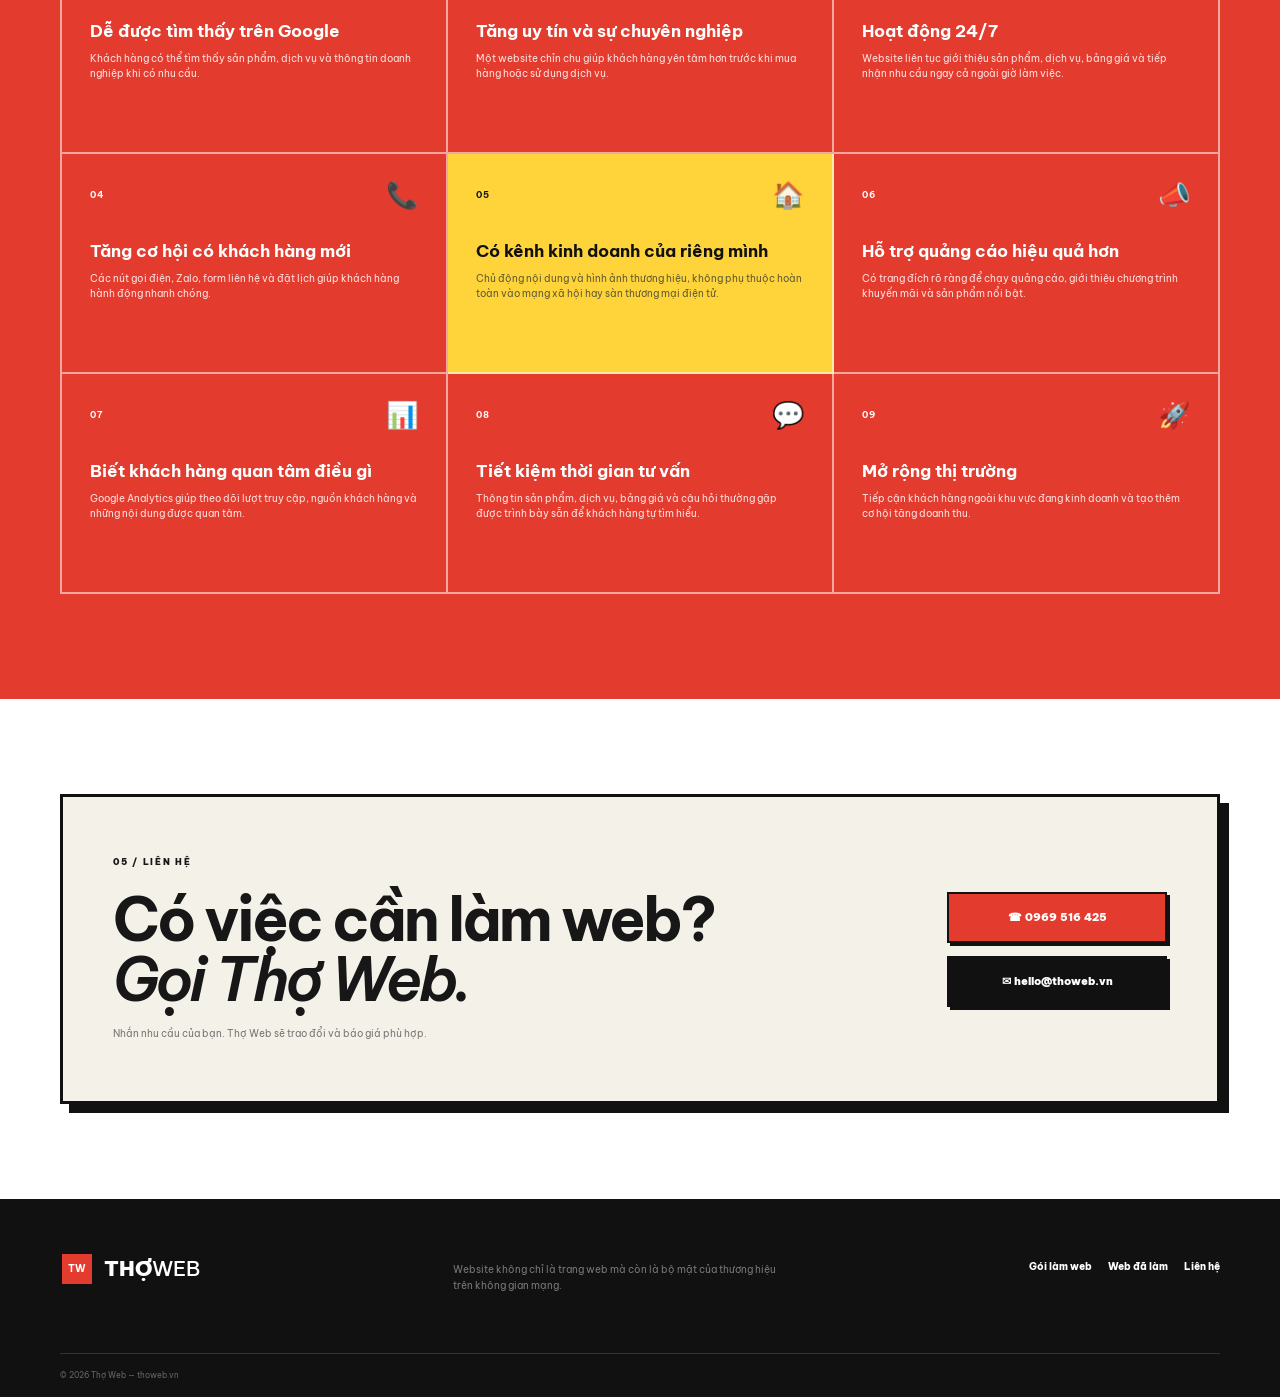
==== commit f9d3b828: "Second commit Second commit" ====
--- a/index.html
+++ b/index.html
@@ -276,17 +276,18 @@
                         <mark>NHIỀU NGƯỜI CHỌN</mark><small>GÓI 03 / STUDIO</small>
                         <h3>Web Studio</h3>
                         <p>Cho studio chụp ảnh cưới.</p>
-                        <strong>9.900.000<em>đ</em></strong>
+                        <strong>12.900.000<em>đ</em></strong>
                         <h4 class="benefits-title">KHÁCH HÀNG NHẬN ĐƯỢC</h4>
                         <ul class="benefits-list">
                             <li><span class="benefit-icon" aria-hidden="true">📸</span><span>Website mang phong cách riêng của studio</span></li>
                             <li><span class="benefit-icon" aria-hidden="true">💍</span><span>Album ảnh cưới đẹp, tối ưu hiển thị trên điện thoại</span></li>
                             <li><span class="benefit-icon" aria-hidden="true">💌</span><span>Chức năng tạo thiệp mời online</span></li>
+                            <li><span class="benefit-icon" aria-hidden="true">📸</span><span>Chức năng tạo Album ảnh online</span></li>
                             <li><span class="benefit-icon" aria-hidden="true">💐</span><span>Giới thiệu các gói chụp &amp; dịch vụ cưới</span></li>
                             <li><span class="benefit-icon" aria-hidden="true">👗</span><span>Váy cưới, vest, makeup &amp; các dịch vụ đi kèm</span></li>
                             <li><span class="benefit-icon" aria-hidden="true">💰</span><span>Bảng giá &amp; chương trình khuyến mãi</span></li>
                             <li><span class="benefit-icon" aria-hidden="true">📞</span><span>Gọi điện &amp; Zalo chỉ với một chạm</span></li>
-                            <li><span class="benefit-icon" aria-hidden="true">📍</span><span>Google Maps chỉ đường đến studio</span></li>
+                            <li><span class="benefit-icon" aria-hidden="true">📍</span><span>Google Maps chỉ đường đến studio, địa điểm chụp</span></li>
                             <li><span class="benefit-icon" aria-hidden="true">🔎</span><span>Chuẩn SEO Google</span></li>
                             <li><span class="benefit-icon" aria-hidden="true">📊</span><span>Thống kê lượt người truy cập, thời gian người dùng xem sản phẩm</span></li>
                             <li><span class="benefit-icon" aria-hidden="true">📱</span><span>Tối ưu điện thoại, máy tính bảng và máy tính</span></li>
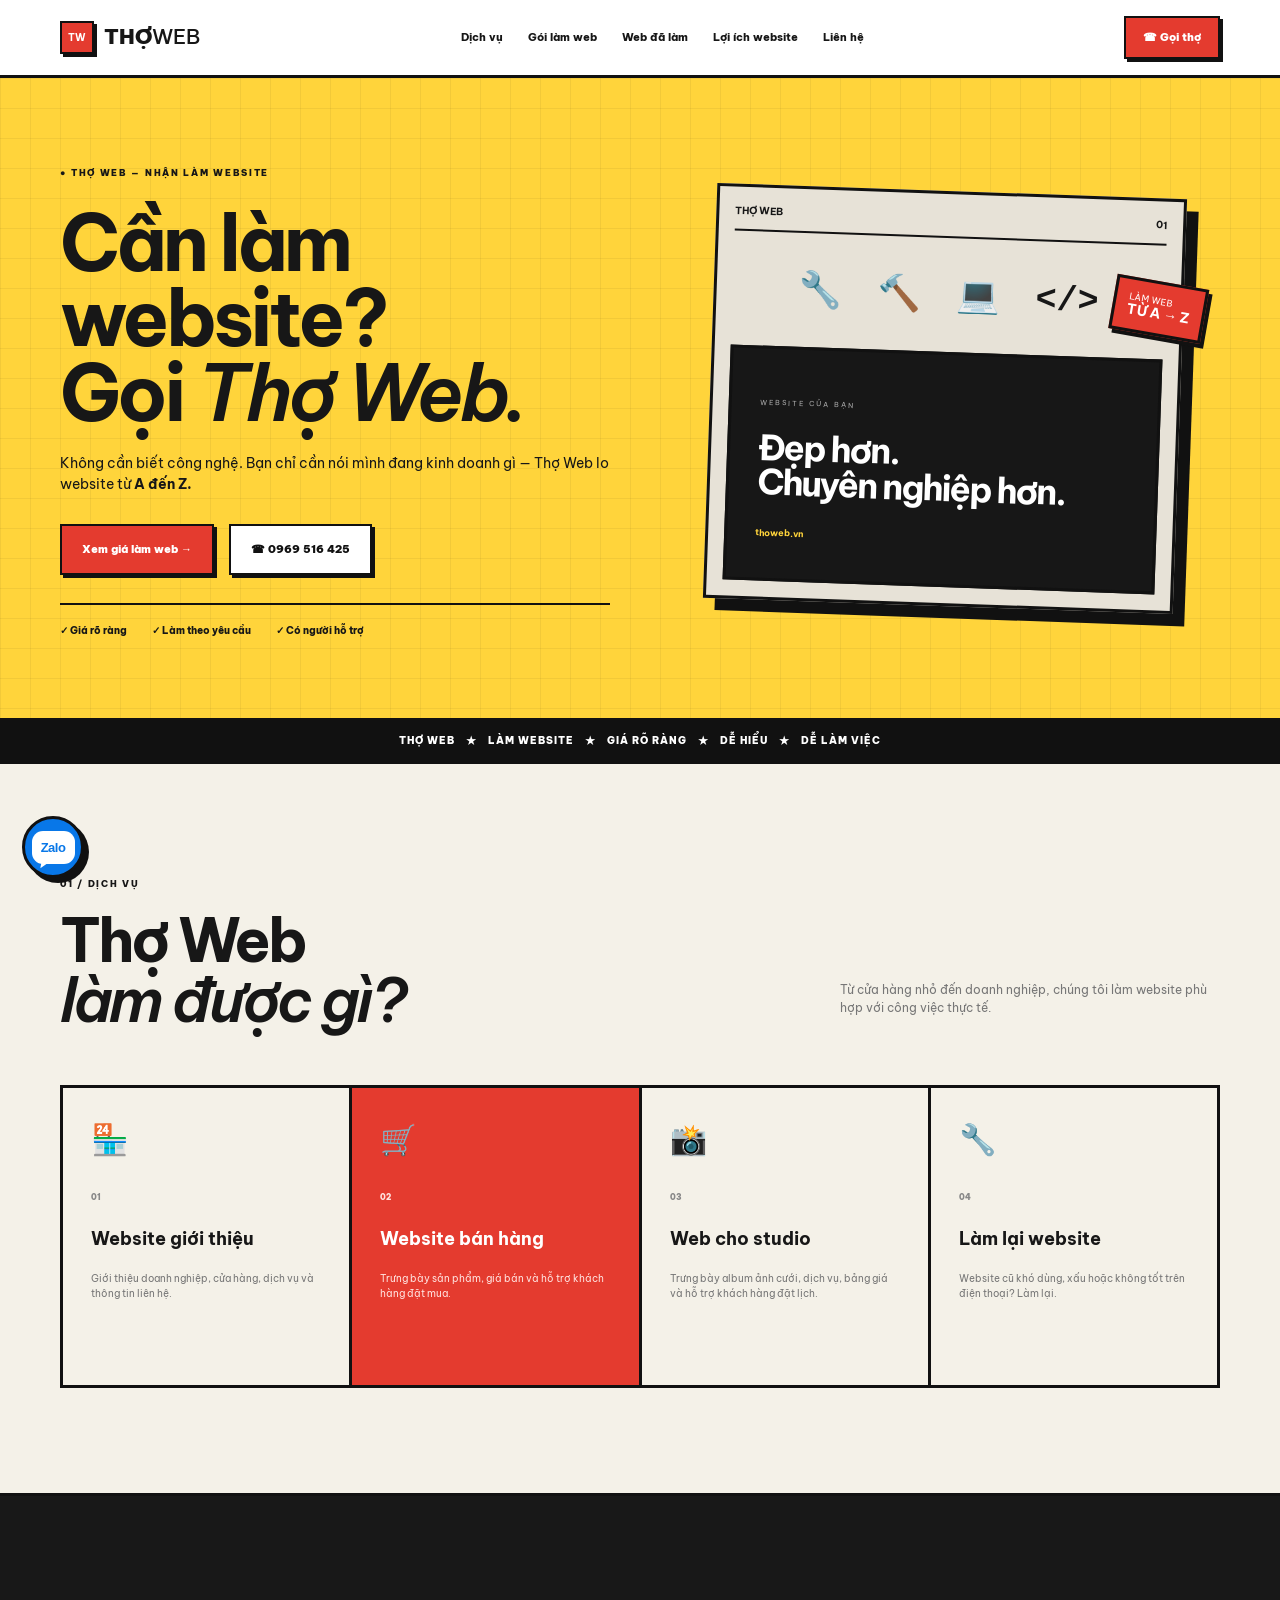
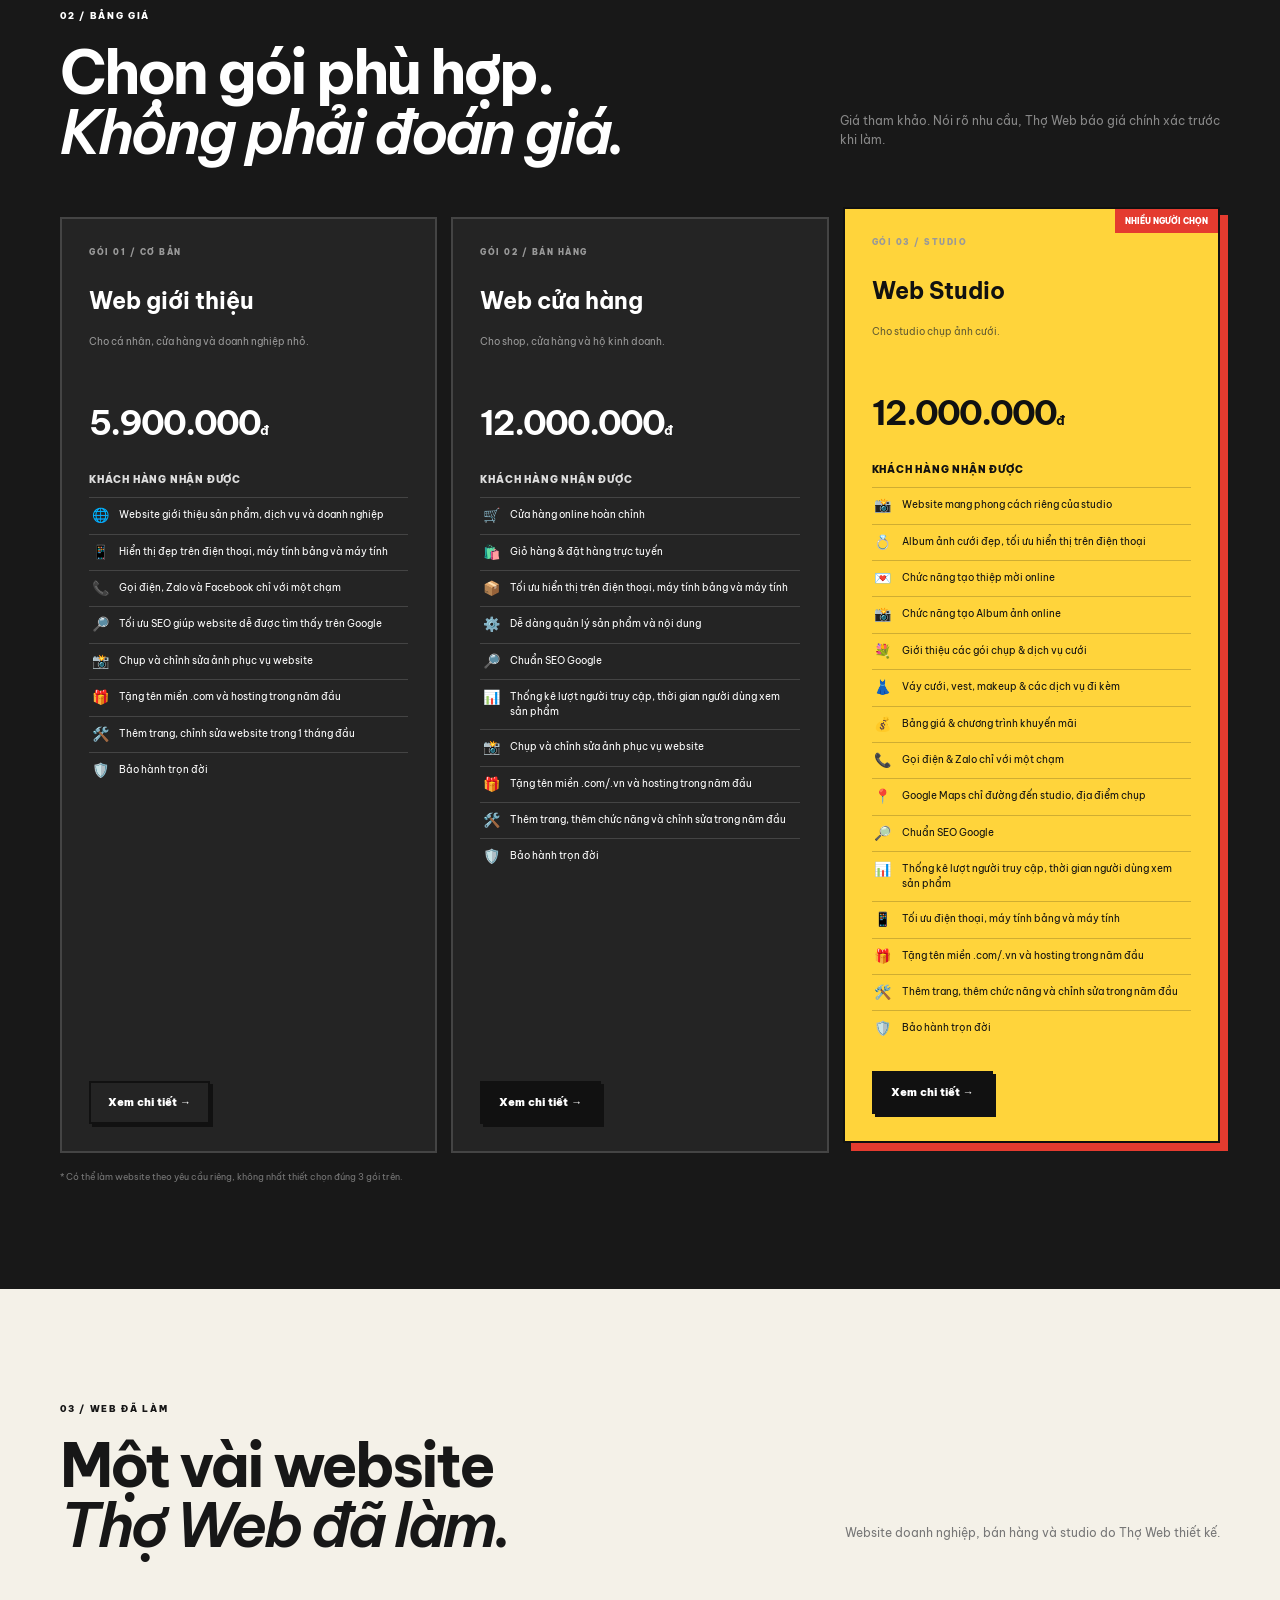
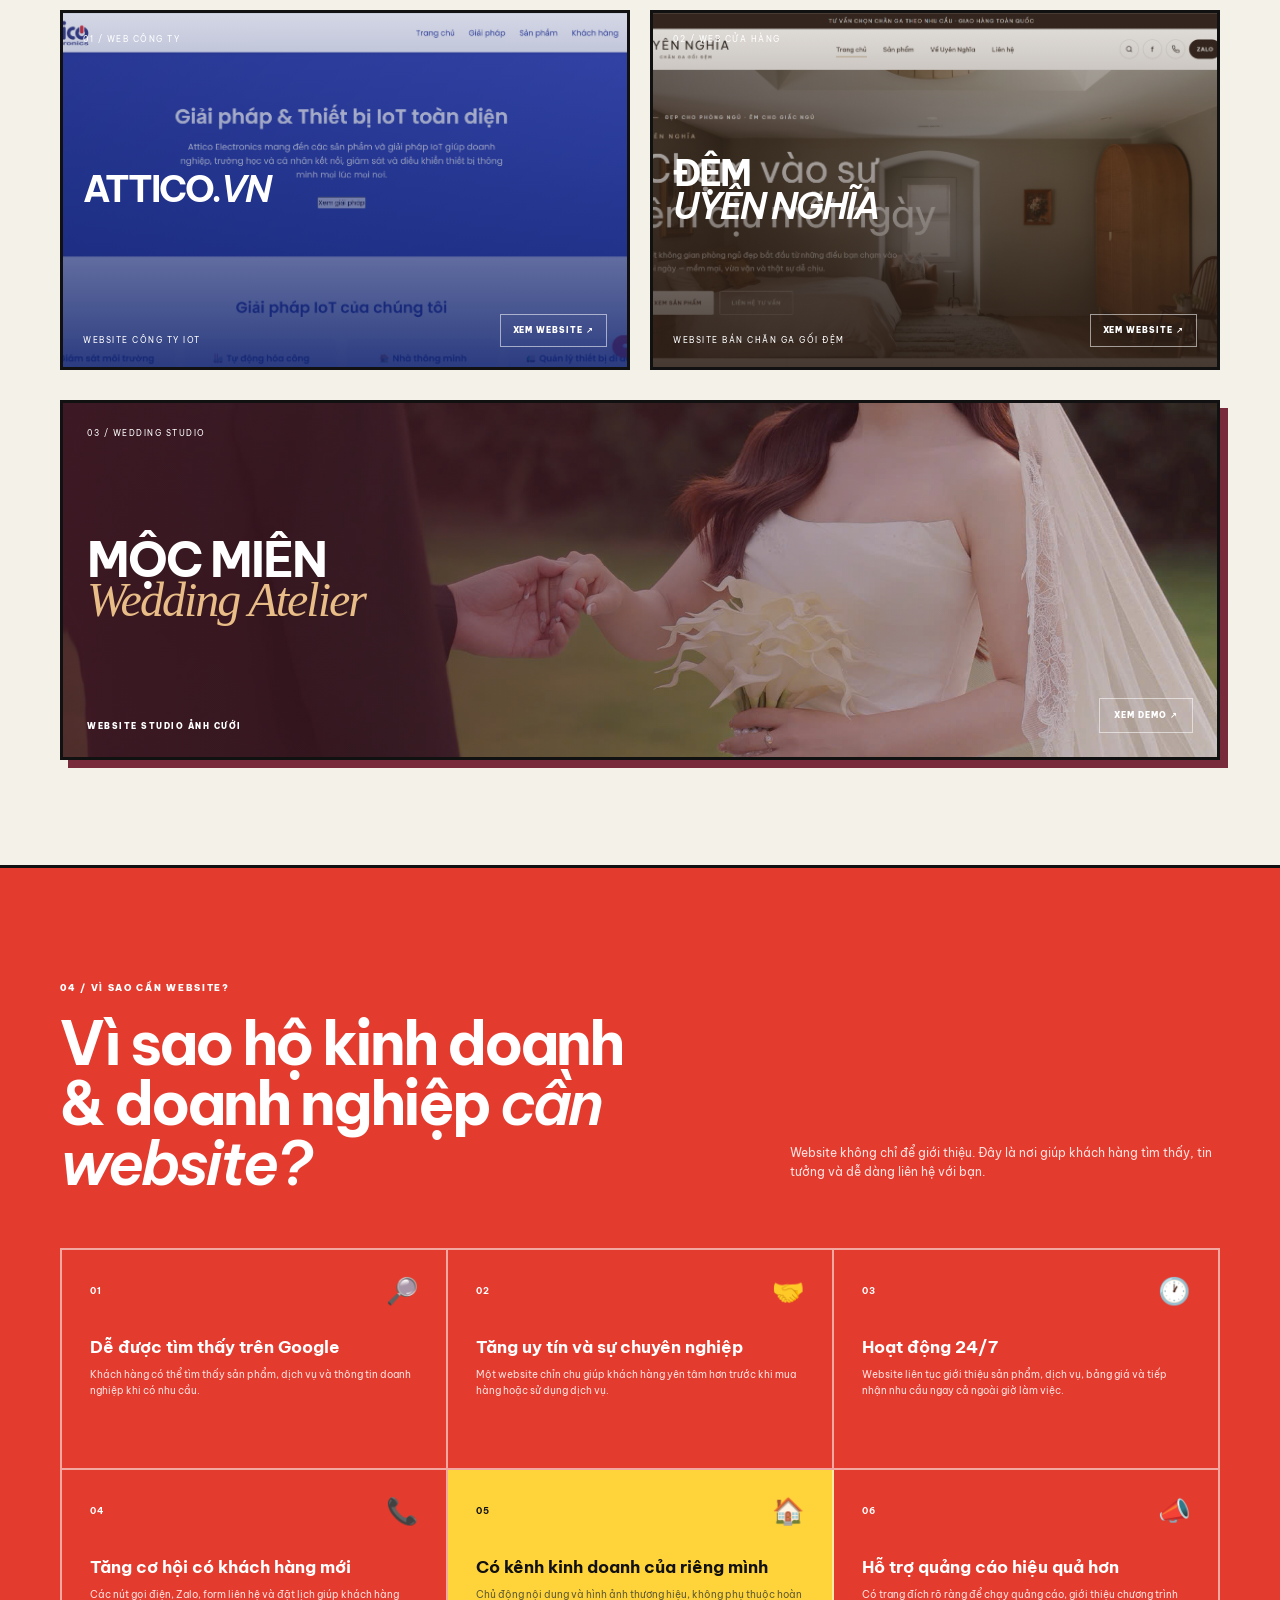
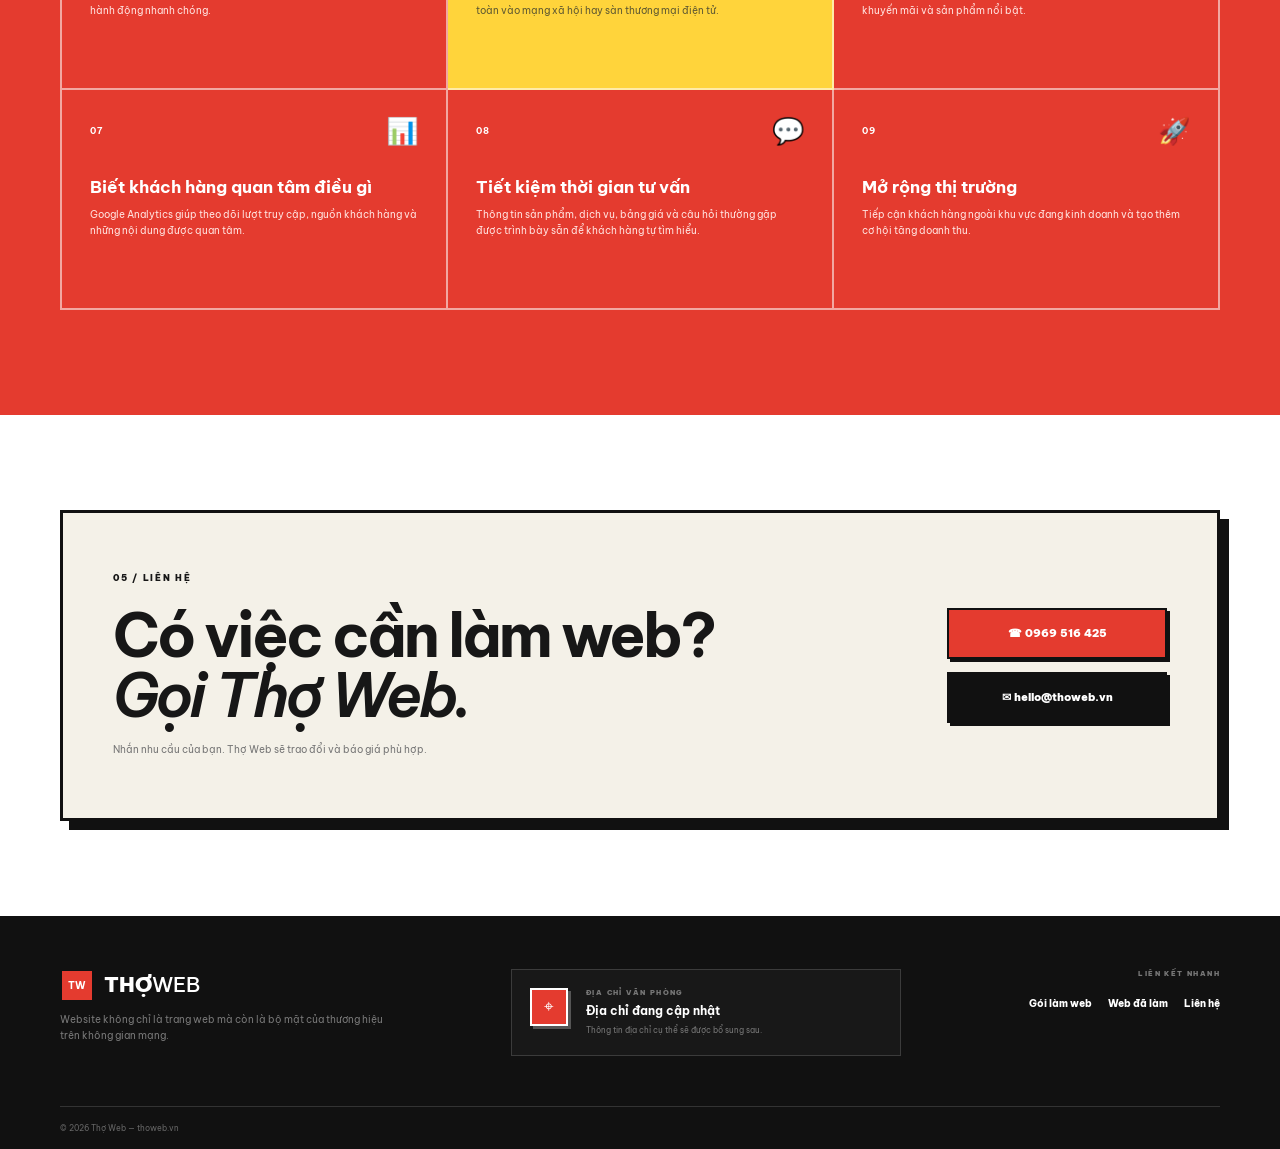
==== commit 657d1aa7: "van commit van commit" ====
--- a/index.html
+++ b/index.html
@@ -3,7 +3,7 @@
     <head>
         <meta charset="utf-8" />
         <meta name="viewport" content="width=device-width,initial-scale=1" />
-        <title>Thợ Web — Làm website cho người Việt</title>
+        <title>Thợ Web — Nhận làm website</title>
         <link rel="preconnect" href="https://fonts.googleapis.com" />
         <link rel="preconnect" href="https://fonts.gstatic.com" crossorigin />
         <link
@@ -137,6 +137,83 @@
                     min-height: 0;
                 }
             }
+            .footer-brand {
+                max-width: 330px;
+            }
+            .footer-office {
+                display: grid;
+                grid-template-columns: 42px minmax(0, 1fr);
+                gap: 14px;
+                width: min(390px, 100%);
+                padding: 18px;
+                background: #181818;
+                border: 1px solid #3b3b3b;
+                font-style: normal;
+            }
+            .footer-office-icon {
+                display: grid;
+                width: 38px;
+                height: 38px;
+                background: var(--red);
+                color: #fff;
+                border: 2px solid #fff;
+                box-shadow: 3px 3px #555;
+                font-size: 17px;
+                place-items: center;
+            }
+            .footer-office small,
+            .footer-links small {
+                display: block;
+                color: #777;
+                font-size: 7px;
+                font-weight: 900;
+                letter-spacing: 1.4px;
+            }
+            .footer-office strong {
+                display: block;
+                margin-top: 5px;
+                color: #fff;
+                font-size: 12px;
+                line-height: 1.4;
+            }
+            .footer-office p {
+                margin: 4px 0 0;
+                color: #777;
+                font-size: 8px;
+                line-height: 1.55;
+            }
+            .footer-links {
+                display: grid;
+                gap: 10px;
+                text-align: right;
+            }
+            .footer-links div {
+                white-space: nowrap;
+            }
+            @media (max-width: 900px) {
+                .foot {
+                    flex-wrap: wrap;
+                }
+                .footer-office {
+                    order: 3;
+                    width: 100%;
+                    max-width: none;
+                }
+            }
+            @media (max-width: 600px) {
+                .footer-brand,
+                .footer-office,
+                .footer-links {
+                    width: 100%;
+                    max-width: none;
+                }
+                .footer-office {
+                    order: 0;
+                }
+                .footer-links {
+                    text-align: left;
+                }
+            }
         </style>
     </head>
     <body>
@@ -186,7 +263,7 @@
                 </div>
             </div>
         </section>
-        <div class="ticker">THỢ WEB　★　LÀM WEBSITE　★　CHO NGƯỜI VIỆT　★　GIÁ RÕ RÀNG　★　DỄ HIỂU　★　DỄ LÀM VIỆC</div>
+        <div class="ticker">THỢ WEB　★　LÀM WEBSITE　★　GIÁ RÕ RÀNG　★　DỄ HIỂU　★　DỄ LÀM VIỆC</div>
         <section class="section" id="dichvu">
             <div class="wrap">
                 <div class="heading">
@@ -240,7 +317,7 @@
                         <small>GÓI 01 / CƠ BẢN</small>
                         <h3>Web giới thiệu</h3>
                         <p>Cho cá nhân, cửa hàng và doanh nghiệp nhỏ.</p>
-                        <strong>4.900.000<em>đ</em></strong>
+                        <strong>5.900.000<em>đ</em></strong>
                         <h4 class="benefits-title">KHÁCH HÀNG NHẬN ĐƯỢC</h4>
                         <ul class="benefits-list">
                             <li><span class="benefit-icon" aria-hidden="true">🌐</span><span>Website giới thiệu sản phẩm, dịch vụ và doanh nghiệp</span></li>
@@ -248,8 +325,9 @@
                             <li><span class="benefit-icon" aria-hidden="true">📞</span><span>Gọi điện, Zalo và Facebook chỉ với một chạm</span></li>
                             <li><span class="benefit-icon" aria-hidden="true">🔎</span><span>Tối ưu SEO giúp website dễ được tìm thấy trên Google</span></li>
                             <li><span class="benefit-icon" aria-hidden="true">📸</span><span>Chụp và chỉnh sửa ảnh phục vụ website</span></li>
-                            <li><span class="benefit-icon" aria-hidden="true">🎁</span><span>Miễn phí tên miền .com và hosting trong năm đầu</span></li>
-                            <li><span class="benefit-icon" aria-hidden="true">🛠️</span><span>Hỗ trợ chỉnh sửa website trong năm đầu</span></li>
+                            <li><span class="benefit-icon" aria-hidden="true">🎁</span><span>Tặng tên miền .com và hosting trong năm đầu</span></li>
+                            <li><span class="benefit-icon" aria-hidden="true">🛠️</span><span>Thêm trang, chỉnh sửa website trong 1 tháng đầu</span></li>
+                            <li><span class="benefit-icon" aria-hidden="true">🛡️</span><span>Bảo hành trọn đời</span></li>
                         </ul>
                         <a class="btn" href="web-basic.html">Xem chi tiết →</a>
                     </article>
@@ -257,7 +335,7 @@
                         <small>GÓI 02 / BÁN HÀNG</small>
                         <h3>Web cửa hàng</h3>
                         <p>Cho shop, cửa hàng và hộ kinh doanh.</p>
-                        <strong>9.900.000<em>đ</em></strong>
+                        <strong>12.000.000<em>đ</em></strong>
                         <h4 class="benefits-title">KHÁCH HÀNG NHẬN ĐƯỢC</h4>
                         <ul class="benefits-list">
                             <li><span class="benefit-icon" aria-hidden="true">🛒</span><span>Cửa hàng online hoàn chỉnh</span></li>
@@ -267,8 +345,9 @@
                             <li><span class="benefit-icon" aria-hidden="true">🔎</span><span>Chuẩn SEO Google</span></li>
                             <li><span class="benefit-icon" aria-hidden="true">📊</span><span>Thống kê lượt người truy cập, thời gian người dùng xem sản phẩm</span></li>
                             <li><span class="benefit-icon" aria-hidden="true">📸</span><span>Chụp và chỉnh sửa ảnh phục vụ website</span></li>
-                            <li><span class="benefit-icon" aria-hidden="true">🎁</span><span>Miễn phí tên miền .com/.vn và hosting trong năm đầu</span></li>
-                            <li><span class="benefit-icon" aria-hidden="true">🛠️</span><span>Hỗ trợ thêm trang, thêm chức năng và chỉnh sửa trong năm đầu</span></li>
+                            <li><span class="benefit-icon" aria-hidden="true">🎁</span><span>Tặng tên miền .com/.vn và hosting trong năm đầu</span></li>
+                            <li><span class="benefit-icon" aria-hidden="true">🛠️</span><span>Thêm trang, thêm chức năng và chỉnh sửa trong năm đầu</span></li>
+                            <li><span class="benefit-icon" aria-hidden="true">🛡️</span><span>Bảo hành trọn đời</span></li>
                         </ul>
                         <a class="btn black" href="web-store.html">Xem chi tiết →</a>
                     </article>
@@ -276,7 +355,7 @@
                         <mark>NHIỀU NGƯỜI CHỌN</mark><small>GÓI 03 / STUDIO</small>
                         <h3>Web Studio</h3>
                         <p>Cho studio chụp ảnh cưới.</p>
-                        <strong>12.900.000<em>đ</em></strong>
+                        <strong>12.000.000<em>đ</em></strong>
                         <h4 class="benefits-title">KHÁCH HÀNG NHẬN ĐƯỢC</h4>
                         <ul class="benefits-list">
                             <li><span class="benefit-icon" aria-hidden="true">📸</span><span>Website mang phong cách riêng của studio</span></li>
@@ -291,9 +370,9 @@
                             <li><span class="benefit-icon" aria-hidden="true">🔎</span><span>Chuẩn SEO Google</span></li>
                             <li><span class="benefit-icon" aria-hidden="true">📊</span><span>Thống kê lượt người truy cập, thời gian người dùng xem sản phẩm</span></li>
                             <li><span class="benefit-icon" aria-hidden="true">📱</span><span>Tối ưu điện thoại, máy tính bảng và máy tính</span></li>
-                            <li><span class="benefit-icon" aria-hidden="true">📸</span><span>Chụp và chỉnh sửa ảnh phục vụ website</span></li>
-                            <li><span class="benefit-icon" aria-hidden="true">🎁</span><span>Miễn phí tên miền .com/.vn và hosting trong năm đầu</span></li>
-                            <li><span class="benefit-icon" aria-hidden="true">🛠️</span><span>Hỗ trợ thêm trang, thêm chức năng và chỉnh sửa trong năm đầu</span></li>
+                            <li><span class="benefit-icon" aria-hidden="true">🎁</span><span>Tặng tên miền .com/.vn và hosting trong năm đầu</span></li>
+                            <li><span class="benefit-icon" aria-hidden="true">🛠️</span><span>Thêm trang, thêm chức năng và chỉnh sửa trong năm đầu</span></li>
+                            <li><span class="benefit-icon" aria-hidden="true">🛡️</span><span>Bảo hành trọn đời</span></li>
                         </ul>
                         <a class="btn black" href="web-studio.html">Xem chi tiết →</a>
                     </article>
@@ -325,24 +404,23 @@
                         <small>03 / WEB ĐÃ LÀM</small>
                         <h2>Một vài website<br /><i>Thợ Web đã làm.</i></h2>
                     </div>
-                    <p>Có thể thay các mẫu dưới đây bằng dự án thực tế của bạn.</p>
+                    <p>Website doanh nghiệp, bán hàng và studio do Thợ Web thiết kế.</p>
                 </div>
                 <div class="projects">
-                    <article class="p1">
-                        <span>01 / BEAUTY</span><strong>AN NHIÊN<br /><i>Beauty</i></strong
-                        ><small>WEBSITE GIỚI THIỆU</small>
-                    </article>
-                    <article class="p2">
-                        <span>02 / F&B</span><strong>MỘC<br />COFFEE</strong><small>WEBSITE CỬA HÀNG</small>
-                    </article>
-                    <article class="p3">
-                        <span>03 / BUSINESS</span><strong>NỘI THẤT<br />MINH GIA</strong
-                        ><small>WEBSITE DOANH NGHIỆP</small>
-                    </article>
-                    <a class="p4" href="wedding-studio-editorial.html" target="_blank" rel="noopener">
-                        <span>04 / WEDDING STUDIO</span>
+                    <a class="project-card project-link p1" href="https://attico.vn" target="_blank" rel="noopener">
+                        <span>01 / WEB CÔNG TY</span>
+                        <strong>ATTICO<i>.VN</i></strong>
+                        <small>WEBSITE CÔNG TY IOT</small>
+                    </a>
+                    <a class="project-card project-link p2" href="demuyennghia.html" target="_blank" rel="noopener">
+                        <span>02 / WEB CỬA HÀNG</span>
+                        <strong>ĐỆM<br /><i>UYÊN NGHĨA</i></strong>
+                        <small>WEBSITE BÁN CHĂN GA GỐI ĐỆM</small>
+                    </a>
+                    <a class="project-card project-link p3" href="wedding-studio-editorial.html" target="_blank" rel="noopener">
+                        <span>03 / WEDDING STUDIO</span>
                         <strong>MỘC MIÊN<br /><i>Wedding Atelier</i></strong>
-                        <small>XEM WEBSITE DEMO EDITORIAL ↗</small>
+                        <small>WEBSITE STUDIO ẢNH CƯỚI</small>
                     </a>
                 </div>
             </div>
@@ -423,11 +501,24 @@
         </section>
         <footer>
             <div class="wrap foot">
-                <div class="logo">
-                    <b>TW</b><span>THỢ<span>WEB</span></span>
-                </div>
-                <p>Website không chỉ là trang web mà còn là bộ mặt của thương hiệu<br />trên không gian mạng.</p>
-                <div><a href="#goi">Gói làm web</a>　<a href="#duan">Web đã làm</a>　<a href="#lienhe">Liên hệ</a></div>
+                <div class="footer-brand">
+                    <div class="logo">
+                        <b>TW</b><span>THỢ<span>WEB</span></span>
+                    </div>
+                    <p>Website không chỉ là trang web mà còn là bộ mặt của thương hiệu<br />trên không gian mạng.</p>
+                </div>
+                <address class="footer-office">
+                    <span class="footer-office-icon" aria-hidden="true">⌖</span>
+                    <div>
+                        <small>ĐỊA CHỈ VĂN PHÒNG</small>
+                        <strong>Địa chỉ đang cập nhật</strong>
+                        <p>Thông tin địa chỉ cụ thể sẽ được bổ sung sau.</p>
+                    </div>
+                </address>
+                <div class="footer-links">
+                    <small>LIÊN KẾT NHANH</small>
+                    <div><a href="#goi">Gói làm web</a>　<a href="#duan">Web đã làm</a>　<a href="#lienhe">Liên hệ</a></div>
+                </div>
             </div>
             <div class="wrap bottom">© 2026 Thợ Web — thoweb.vn</div>
         </footer>
--- a/css/editorial-project-card.css
+++ b/css/editorial-project-card.css
@@ -1,4 +1,46 @@
-.projects .p4 {
+.projects {
+    grid-template-columns: repeat(2, minmax(0, 1fr));
+}
+
+.projects .project-card {
+    position: relative;
+    display: flex;
+    flex-direction: column;
+    justify-content: space-between;
+    height: 360px;
+    padding: 20px;
+    overflow: hidden;
+    border: 3px solid #111;
+    color: #fff;
+}
+
+.projects .p1 {
+    grid-row: auto;
+    height: 360px;
+    background:
+        linear-gradient(180deg, rgba(16, 34, 111, .18), rgba(16, 34, 111, .88)),
+        url("../atticovn.png") center top / cover no-repeat;
+}
+
+.projects .p2 {
+    background:
+        linear-gradient(180deg, rgba(45, 31, 23, .12), rgba(45, 31, 23, .88)),
+        url("../demuyennghia.png") center top / cover no-repeat;
+}
+
+.projects .project-link::after {
+    content: "XEM WEBSITE ↗";
+    position: absolute;
+    right: 20px;
+    bottom: 20px;
+    padding: 9px 12px;
+    border: 1px solid rgba(255,255,255,.55);
+    font-size: 8px;
+    font-weight: 900;
+    letter-spacing: .12em;
+}
+
+.projects .p3 {
     grid-column: 1 / -1;
     position: relative;
     display: flex;
@@ -15,15 +57,15 @@
     box-shadow: 8px 8px #772b3b;
 }
 
-.projects .p4 span,
-.projects .p4 small {
+.projects .p3 span,
+.projects .p3 small {
     position: relative;
     z-index: 1;
     font-size: 8px;
     letter-spacing: 1.5px;
 }
 
-.projects .p4 strong {
+.projects .p3 strong {
     position: relative;
     z-index: 1;
     font-size: 48px;
@@ -31,15 +73,15 @@
     letter-spacing: -2px;
 }
 
-.projects .p4 strong i {
+.projects .p3 strong i {
     color: #e8bd87;
     font-family: Georgia, serif;
     font-weight: 400;
 }
 
-.projects .p4 small { font-weight: 900; }
+.projects .p3 small { font-weight: 900; }
 
-.projects .p4::after {
+.projects .p3::after {
     content: "XEM DEMO ↗";
     position: absolute;
     right: 24px;
@@ -52,11 +94,15 @@
 }
 
 @media (max-width: 900px) {
-    .projects .p4 { grid-column: auto; height: 430px; }
+    .projects { grid-template-columns: 1fr; }
+    .projects .project-card { height: 430px; }
+    .projects .p3 { grid-column: auto; height: 430px; }
 }
 
 @media (max-width: 600px) {
-    .projects .p4 { height: 350px; padding: 18px; }
-    .projects .p4 strong { font-size: 36px; }
-    .projects .p4::after { display: none; }
+    .projects .project-card { height: 350px; padding: 18px; }
+    .projects .project-link::after { display: none; }
+    .projects .p3 { height: 350px; padding: 18px; }
+    .projects .p3 strong { font-size: 36px; }
+    .projects .p3::after { display: none; }
 }
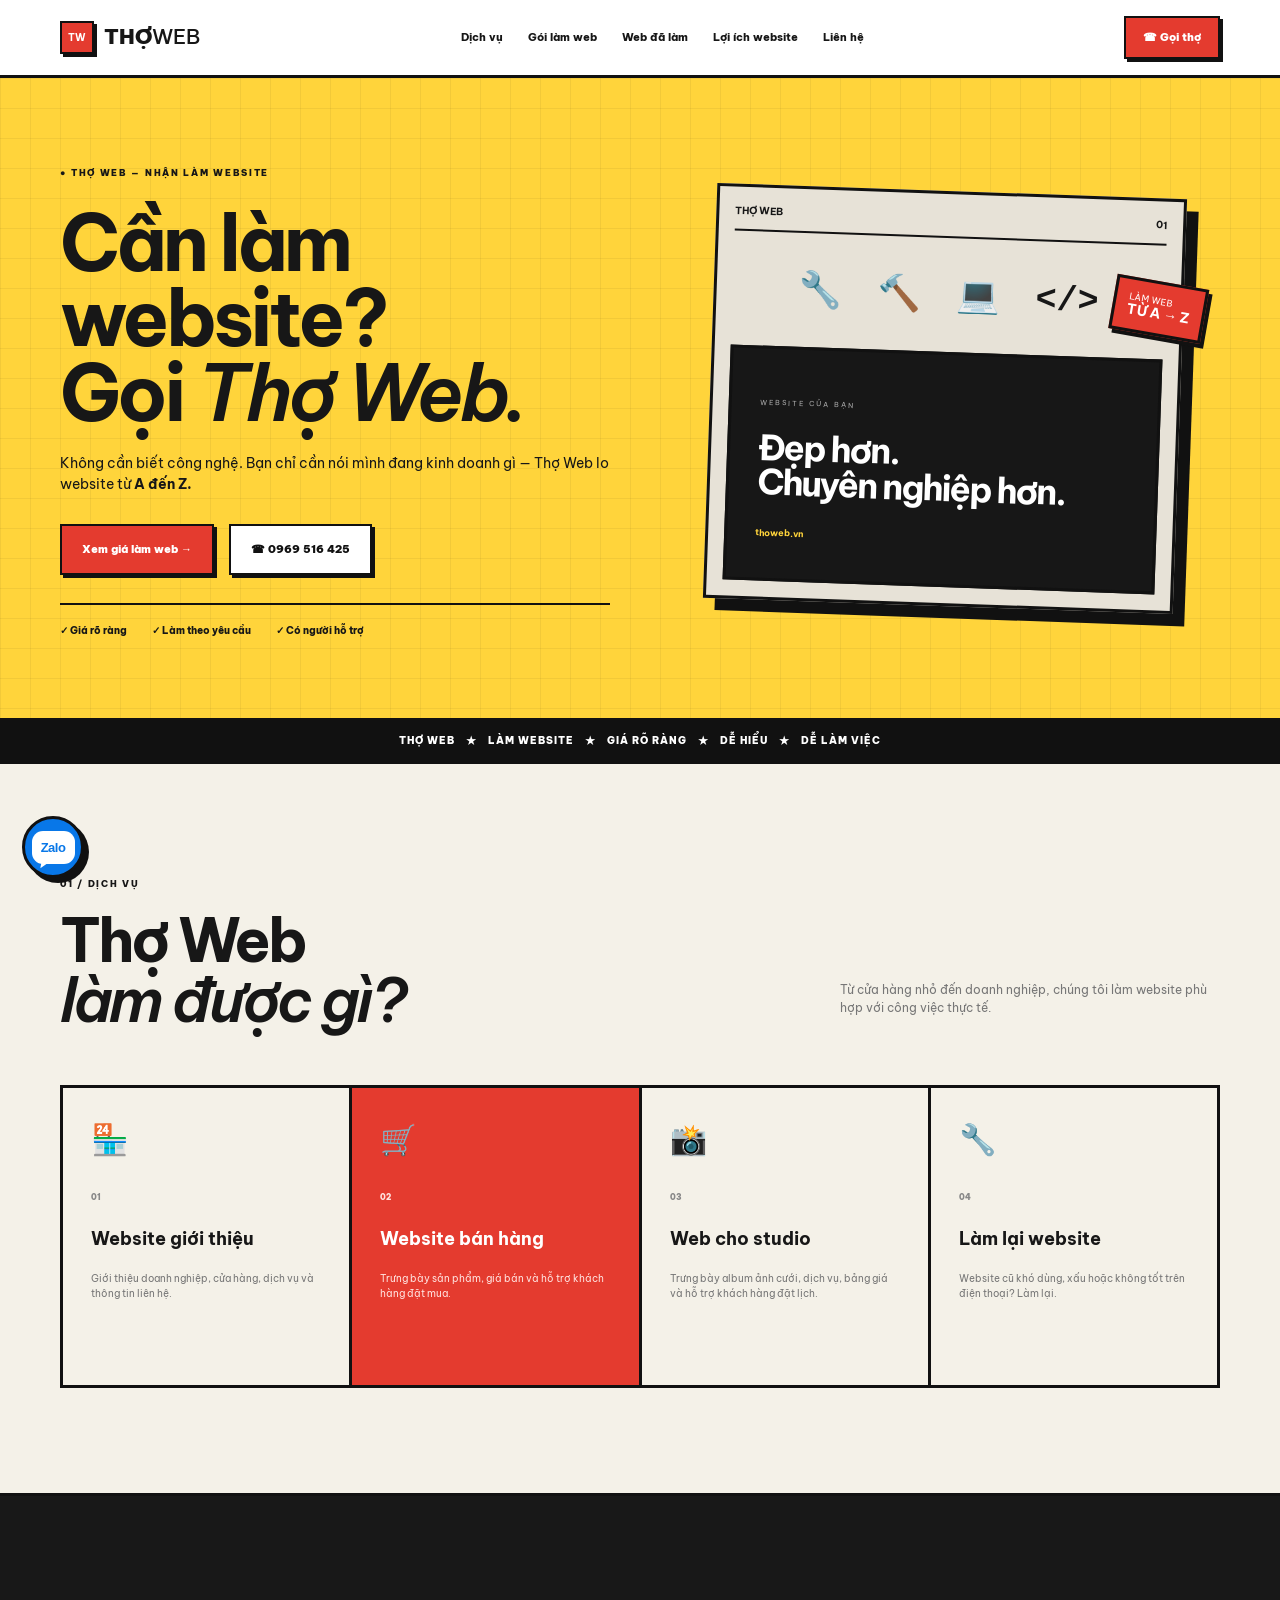
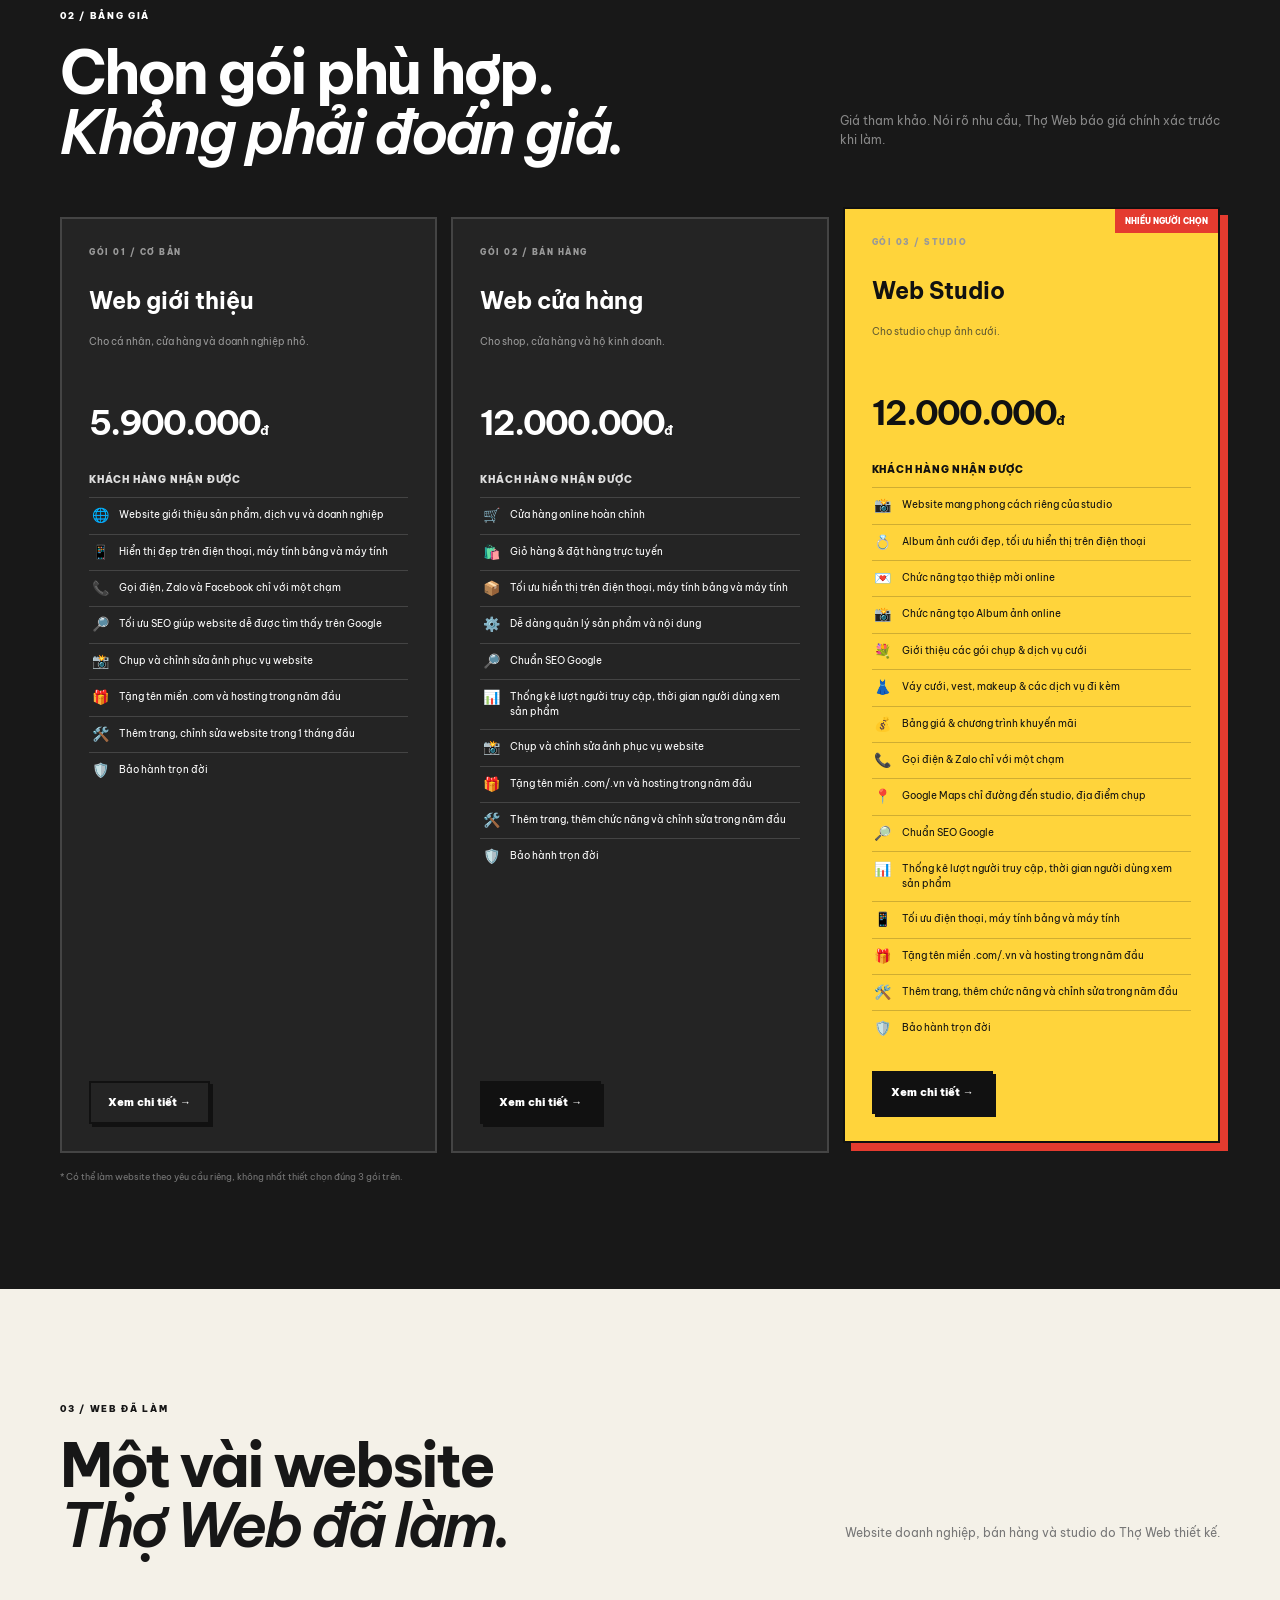
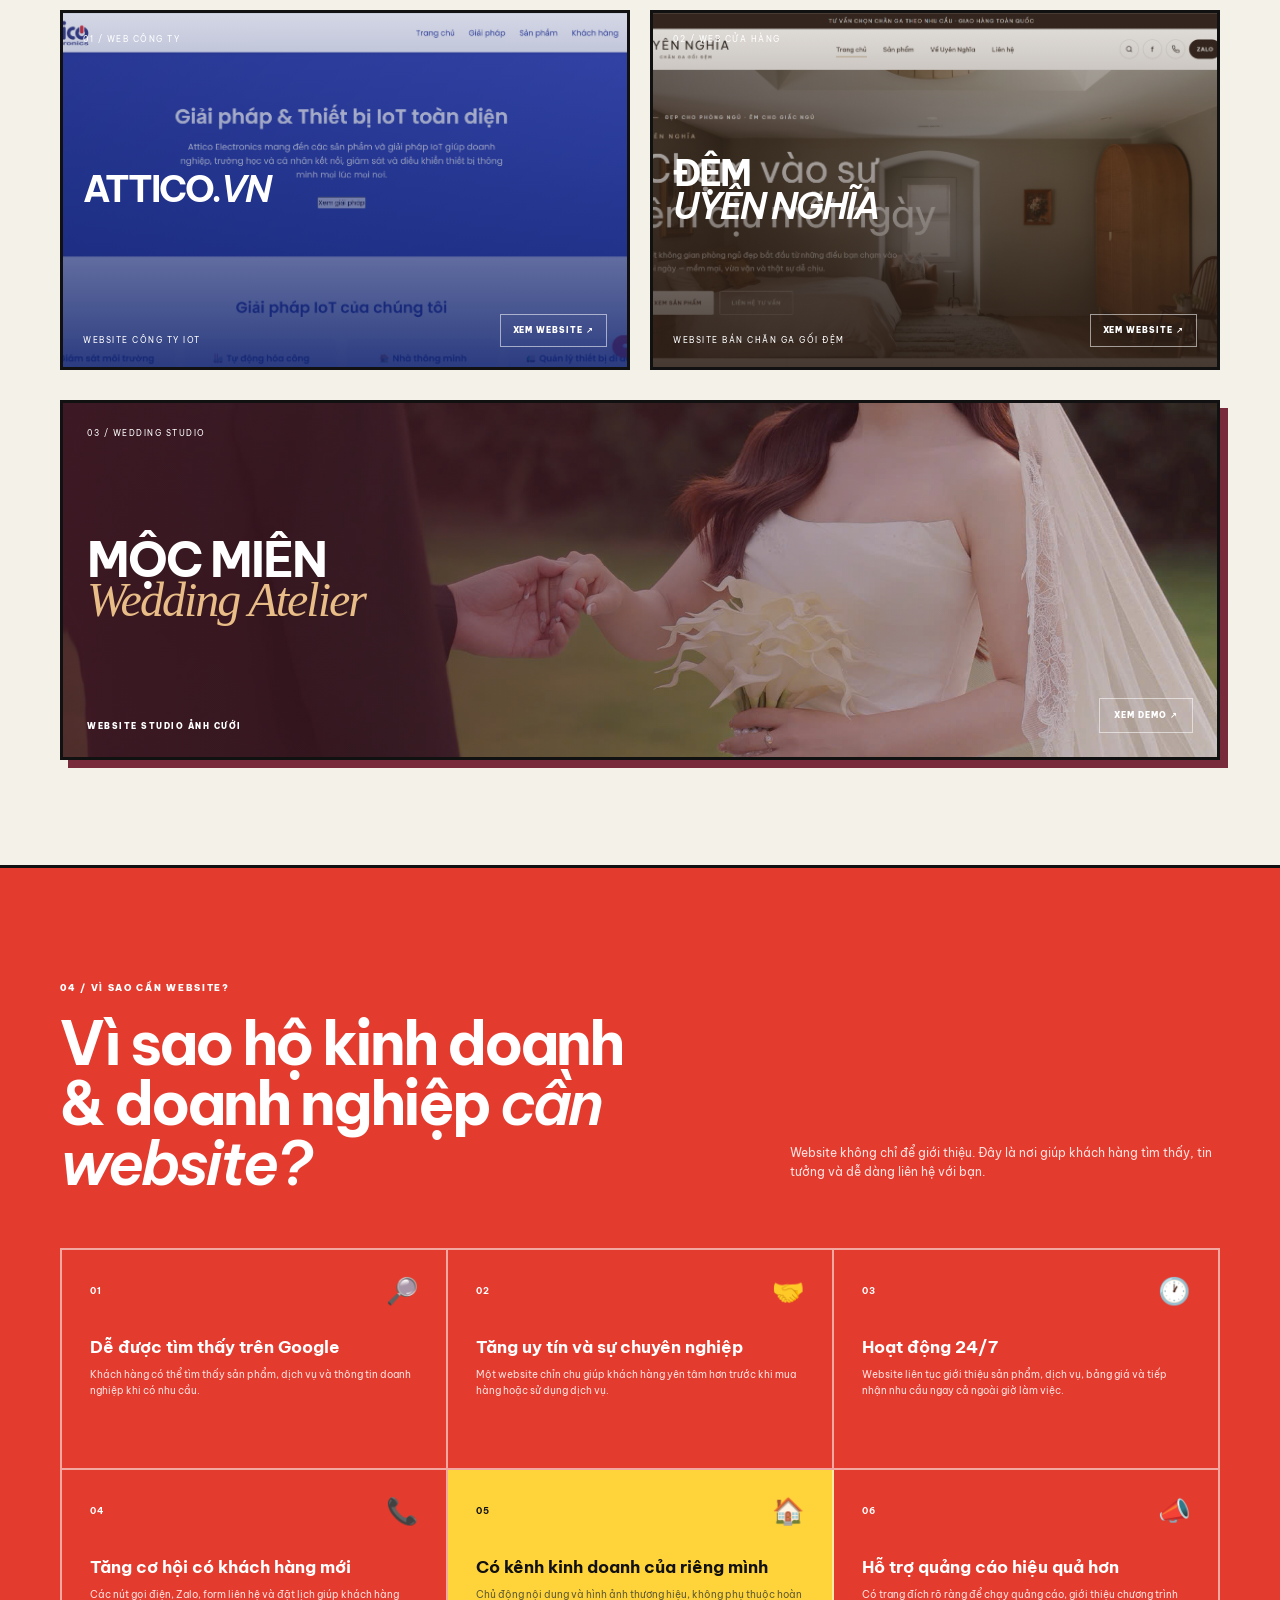
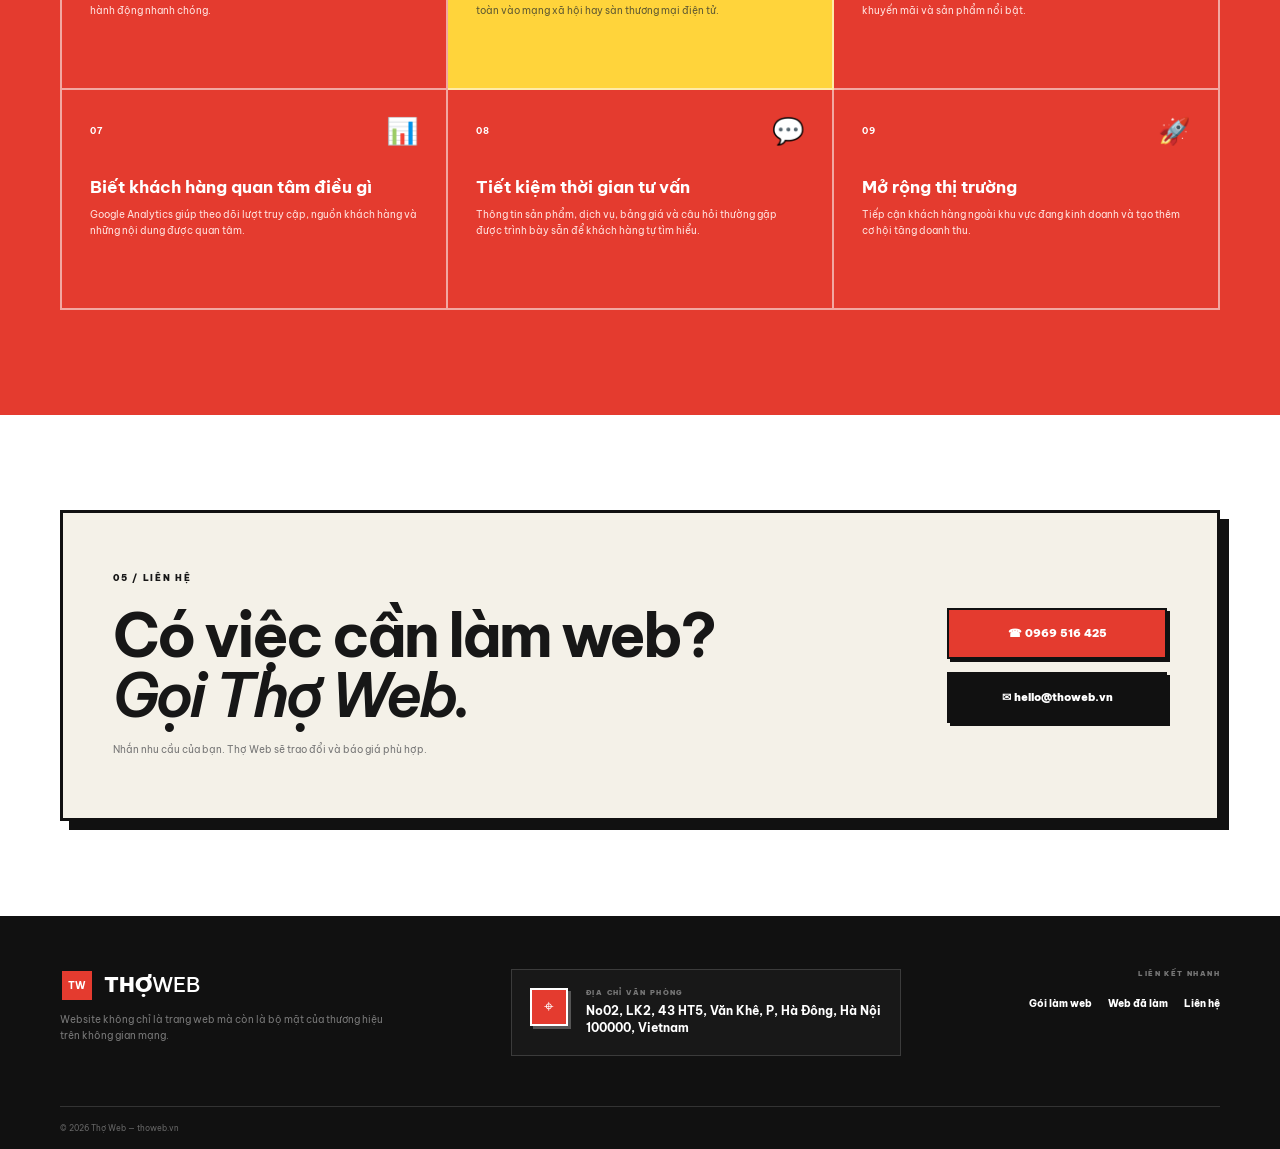
==== commit f39a95c7: "van commit van commit" ====
--- a/index.html
+++ b/index.html
@@ -13,6 +13,7 @@
         <link rel="stylesheet" href="css/style.css" />
         <link rel="stylesheet" href="css/editorial-project-card.css" />
         <link rel="stylesheet" href="css/zalo-widget.css" />
+        <link rel="stylesheet" href="css/footer-office.css" />
         <style>
             .hero h1 i,
             .heading h2 i,
@@ -135,83 +136,6 @@
                 }
                 .business-benefit {
                     min-height: 0;
-                }
-            }
-            .footer-brand {
-                max-width: 330px;
-            }
-            .footer-office {
-                display: grid;
-                grid-template-columns: 42px minmax(0, 1fr);
-                gap: 14px;
-                width: min(390px, 100%);
-                padding: 18px;
-                background: #181818;
-                border: 1px solid #3b3b3b;
-                font-style: normal;
-            }
-            .footer-office-icon {
-                display: grid;
-                width: 38px;
-                height: 38px;
-                background: var(--red);
-                color: #fff;
-                border: 2px solid #fff;
-                box-shadow: 3px 3px #555;
-                font-size: 17px;
-                place-items: center;
-            }
-            .footer-office small,
-            .footer-links small {
-                display: block;
-                color: #777;
-                font-size: 7px;
-                font-weight: 900;
-                letter-spacing: 1.4px;
-            }
-            .footer-office strong {
-                display: block;
-                margin-top: 5px;
-                color: #fff;
-                font-size: 12px;
-                line-height: 1.4;
-            }
-            .footer-office p {
-                margin: 4px 0 0;
-                color: #777;
-                font-size: 8px;
-                line-height: 1.55;
-            }
-            .footer-links {
-                display: grid;
-                gap: 10px;
-                text-align: right;
-            }
-            .footer-links div {
-                white-space: nowrap;
-            }
-            @media (max-width: 900px) {
-                .foot {
-                    flex-wrap: wrap;
-                }
-                .footer-office {
-                    order: 3;
-                    width: 100%;
-                    max-width: none;
-                }
-            }
-            @media (max-width: 600px) {
-                .footer-brand,
-                .footer-office,
-                .footer-links {
-                    width: 100%;
-                    max-width: none;
-                }
-                .footer-office {
-                    order: 0;
-                }
-                .footer-links {
-                    text-align: left;
                 }
             }
         </style>
@@ -511,8 +435,8 @@
                     <span class="footer-office-icon" aria-hidden="true">⌖</span>
                     <div>
                         <small>ĐỊA CHỈ VĂN PHÒNG</small>
-                        <strong>Địa chỉ đang cập nhật</strong>
-                        <p>Thông tin địa chỉ cụ thể sẽ được bổ sung sau.</p>
+                        <strong>No02, LK2, 43 HT5, Văn Khê, P, Hà Đông, Hà Nội 100000, Vietnam</strong>
+                        
                     </div>
                 </address>
                 <div class="footer-links">
--- a/css/footer-office.css
+++ b/css/footer-office.css
@@ -0,0 +1,89 @@
+.footer-brand {
+    max-width: 330px;
+}
+
+.footer-office {
+    display: grid;
+    grid-template-columns: 42px minmax(0, 1fr);
+    gap: 14px;
+    width: min(390px, 100%);
+    padding: 18px;
+    background: #181818;
+    border: 1px solid #3b3b3b;
+    font-style: normal;
+}
+
+.footer-office-icon {
+    display: grid;
+    width: 38px;
+    height: 38px;
+    background: var(--red);
+    color: #fff;
+    border: 2px solid #fff;
+    box-shadow: 3px 3px #555;
+    font-size: 17px;
+    place-items: center;
+}
+
+.footer-office small,
+.footer-links small {
+    display: block;
+    color: #777;
+    font-size: 7px;
+    font-weight: 900;
+    letter-spacing: 1.4px;
+}
+
+.footer-office strong {
+    display: block;
+    margin-top: 5px;
+    color: #fff;
+    font-size: 12px;
+    line-height: 1.4;
+}
+
+.footer-office p {
+    margin: 4px 0 0;
+    color: #777;
+    font-size: 8px;
+    line-height: 1.55;
+}
+
+.footer-links {
+    display: grid;
+    gap: 10px;
+    text-align: right;
+}
+
+.footer-links div {
+    white-space: nowrap;
+}
+
+@media (max-width: 900px) {
+    .foot {
+        flex-wrap: wrap;
+    }
+
+    .footer-office {
+        order: 3;
+        width: 100%;
+        max-width: none;
+    }
+}
+
+@media (max-width: 600px) {
+    .footer-brand,
+    .footer-office,
+    .footer-links {
+        width: 100%;
+        max-width: none;
+    }
+
+    .footer-office {
+        order: 0;
+    }
+
+    .footer-links {
+        text-align: left;
+    }
+}
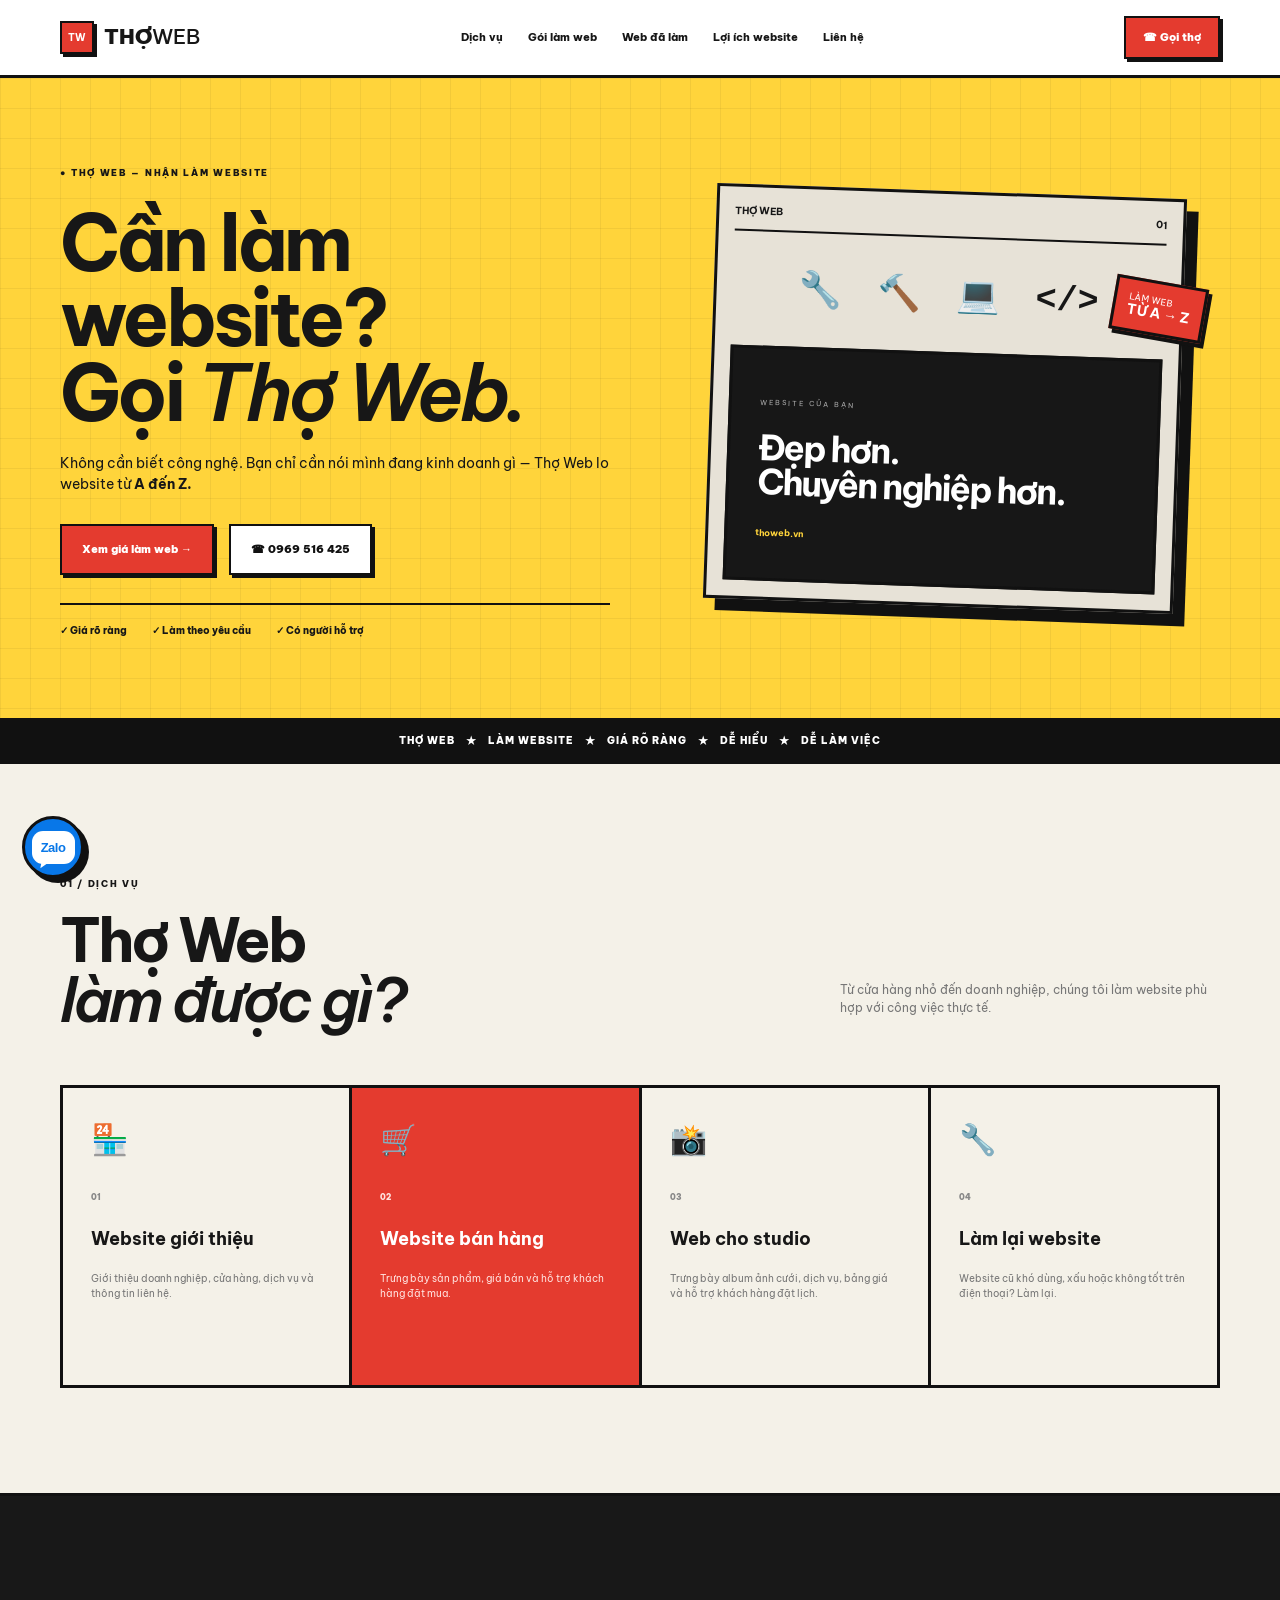
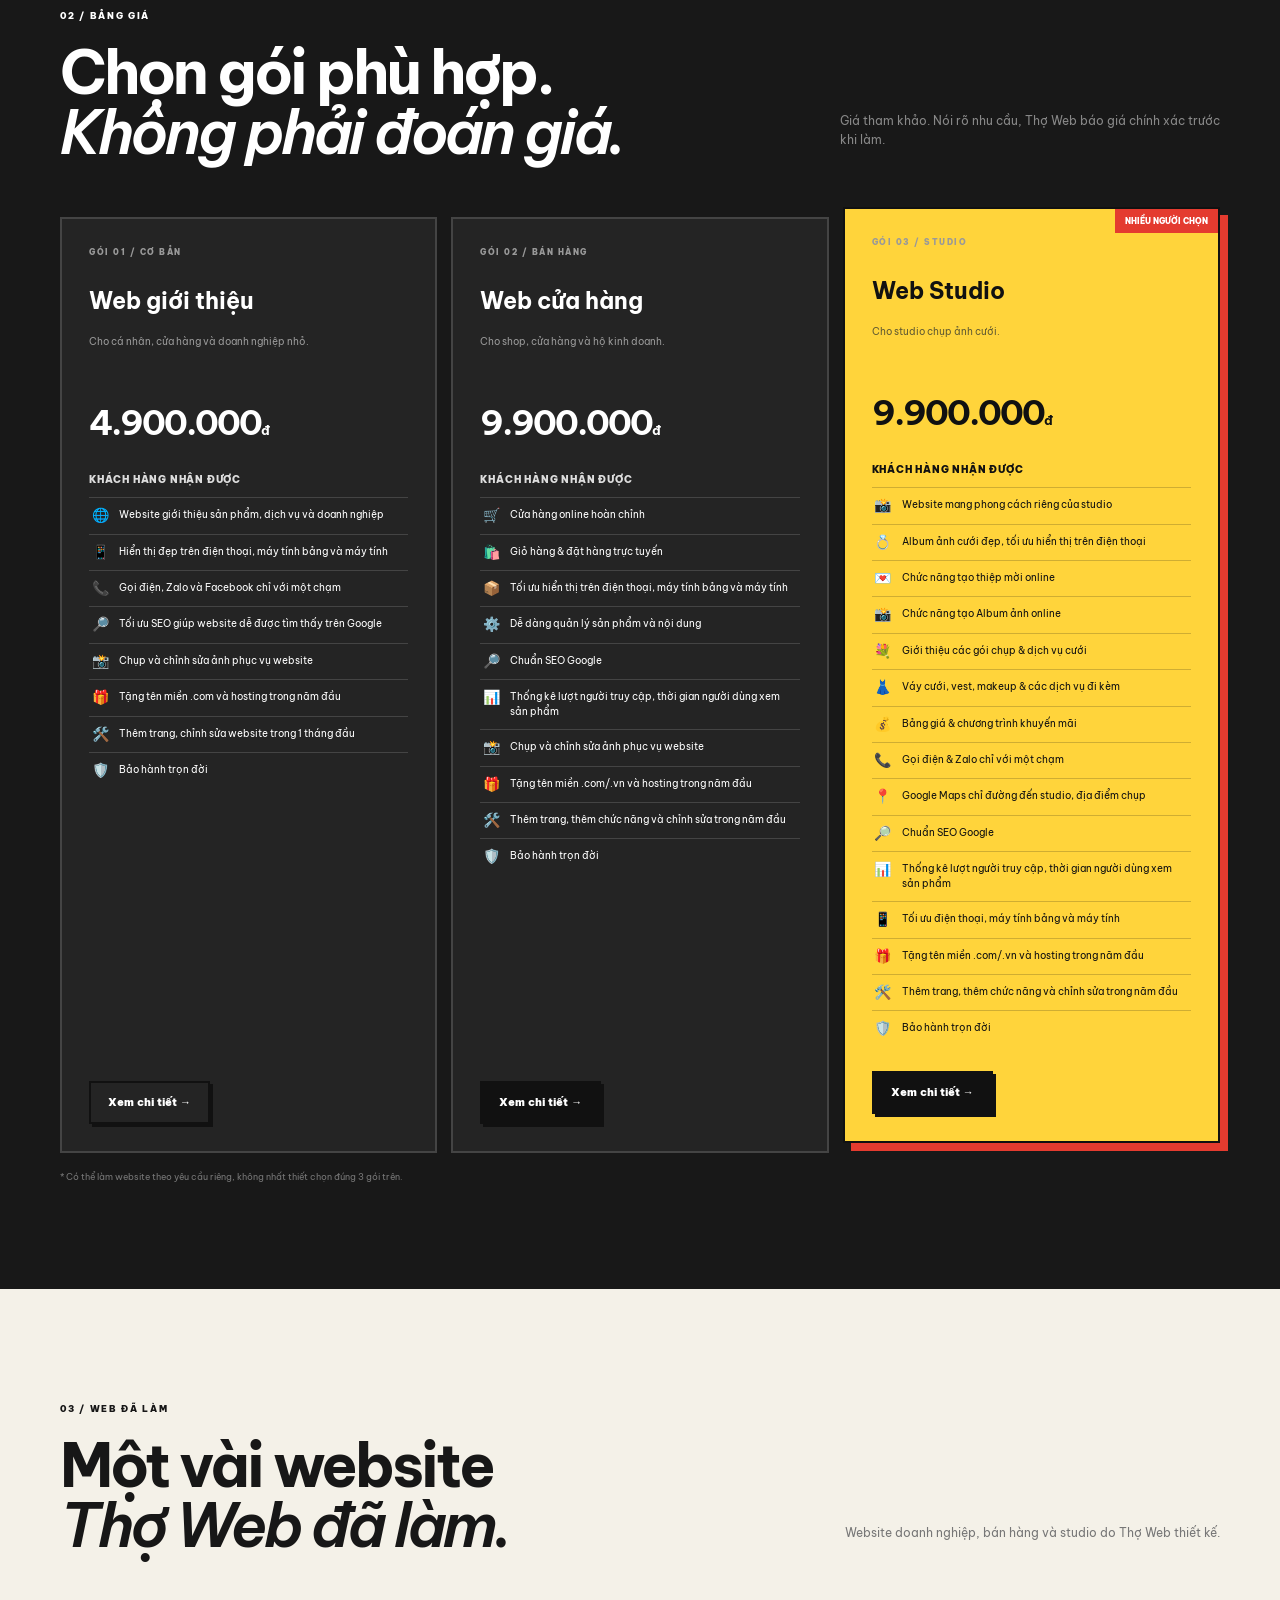
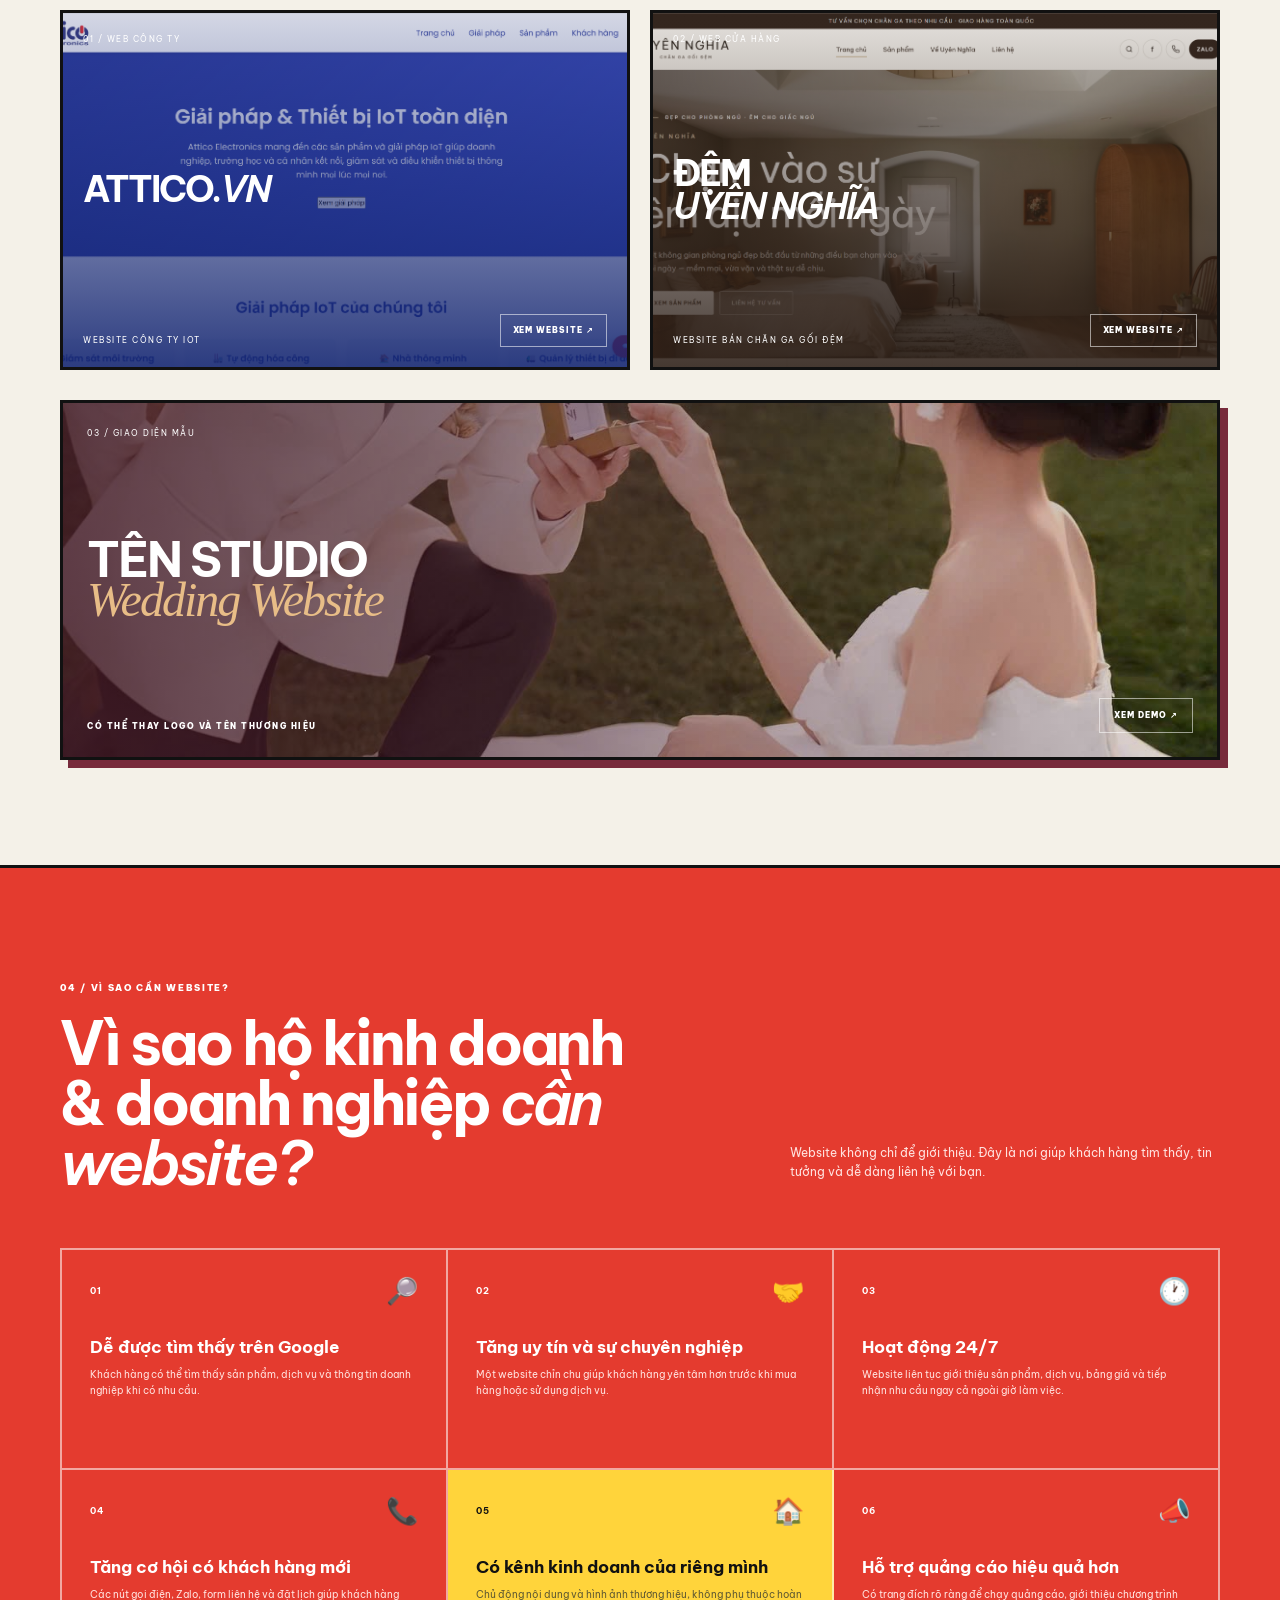
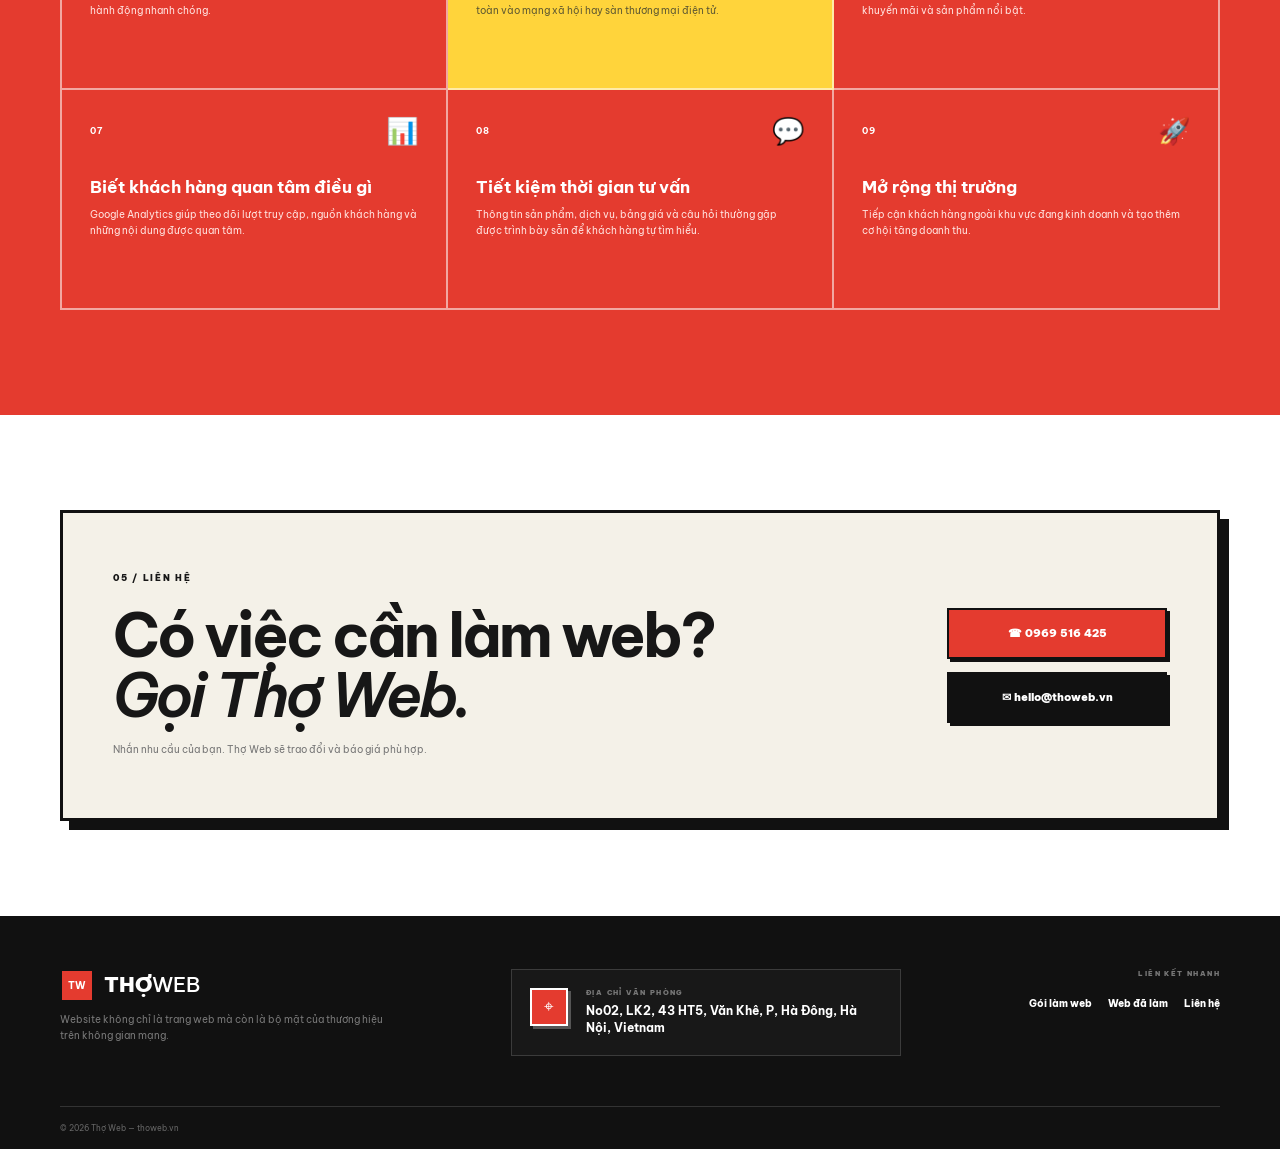
==== commit 6d6ffa6f: "van commit van commit" ====
--- a/index.html
+++ b/index.html
@@ -3,7 +3,75 @@
     <head>
         <meta charset="utf-8" />
         <meta name="viewport" content="width=device-width,initial-scale=1" />
-        <title>Thợ Web — Nhận làm website</title>
+        <title>Thiết kế website chuyên nghiệp tại Hà Nội | Thợ Web</title>
+        <meta
+            name="description"
+            content="Thợ Web thiết kế website chuyên nghiệp cho cá nhân, cửa hàng, doanh nghiệp và studio; giao diện responsive, tối ưu SEO và hỗ trợ tận tâm tại Hà Nội."
+        />
+        <meta name="robots" content="index, follow, max-image-preview:large, max-snippet:-1, max-video-preview:-1" />
+        <meta name="googlebot" content="index, follow, max-image-preview:large, max-snippet:-1, max-video-preview:-1" />
+        <meta name="theme-color" content="#ef3b2d" />
+        <link rel="canonical" href="https://thoweb.vn/" />
+        <link rel="alternate" hreflang="vi-VN" href="https://thoweb.vn/" />
+        <link rel="alternate" hreflang="x-default" href="https://thoweb.vn/" />
+        <meta property="og:locale" content="vi_VN" />
+        <meta property="og:type" content="website" />
+        <meta property="og:site_name" content="Thợ Web" />
+        <meta property="og:title" content="Thiết kế website chuyên nghiệp tại Hà Nội | Thợ Web" />
+        <meta property="og:description" content="Thiết kế website rõ ràng, hiện đại và dễ sử dụng cho cá nhân, cửa hàng, doanh nghiệp và studio." />
+        <meta property="og:url" content="https://thoweb.vn/" />
+        <meta property="og:image" content="https://thoweb.vn/thoweb-og.png" />
+        <meta property="og:image:width" content="1200" />
+        <meta property="og:image:height" content="630" />
+        <meta property="og:image:alt" content="Thợ Web — dịch vụ thiết kế website chuyên nghiệp" />
+        <meta name="twitter:card" content="summary_large_image" />
+        <meta name="twitter:title" content="Thiết kế website chuyên nghiệp tại Hà Nội | Thợ Web" />
+        <meta name="twitter:description" content="Thiết kế website rõ ràng, hiện đại và dễ sử dụng cho cá nhân, cửa hàng, doanh nghiệp và studio." />
+        <meta name="twitter:image" content="https://thoweb.vn/thoweb-og.png" />
+        <script type="application/ld+json">
+            {
+                "@context": "https://schema.org",
+                "@graph": [
+                    {
+                        "@type": ["Organization", "ProfessionalService"],
+                        "@id": "https://thoweb.vn/#organization",
+                        "name": "Thợ Web",
+                        "url": "https://thoweb.vn/",
+                        "email": "hello@thoweb.vn",
+                        "telephone": "+84969516425",
+                        "image": "https://thoweb.vn/thoweb-og.png",
+                        "priceRange": "₫₫",
+                        "address": {
+                            "@type": "PostalAddress",
+                            "streetAddress": "No02, LK2, 43 HT5, Văn Khê",
+                            "addressLocality": "Hà Đông",
+                            "addressRegion": "Hà Nội",
+                            "postalCode": "100000",
+                            "addressCountry": "VN"
+                        },
+                        "areaServed": { "@type": "Country", "name": "Việt Nam" }
+                    },
+                    {
+                        "@type": "WebSite",
+                        "@id": "https://thoweb.vn/#website",
+                        "url": "https://thoweb.vn/",
+                        "name": "Thợ Web",
+                        "inLanguage": "vi-VN",
+                        "publisher": { "@id": "https://thoweb.vn/#organization" }
+                    },
+                    {
+                        "@type": "WebPage",
+                        "@id": "https://thoweb.vn/#webpage",
+                        "url": "https://thoweb.vn/",
+                        "name": "Thiết kế website chuyên nghiệp tại Hà Nội | Thợ Web",
+                        "description": "Thợ Web thiết kế website chuyên nghiệp cho cá nhân, cửa hàng, doanh nghiệp và studio.",
+                        "isPartOf": { "@id": "https://thoweb.vn/#website" },
+                        "about": { "@id": "https://thoweb.vn/#organization" },
+                        "inLanguage": "vi-VN"
+                    }
+                ]
+            }
+        </script>
         <link rel="preconnect" href="https://fonts.googleapis.com" />
         <link rel="preconnect" href="https://fonts.gstatic.com" crossorigin />
         <link
@@ -143,7 +211,7 @@
     <body>
         <header>
             <div class="wrap nav">
-                <a class="logo" href="#"
+                <a class="logo" href="index.html"
                     ><b>TW</b><span>THỢ<span>WEB</span></span></a
                 ><button class="menu">☰</button>
                 <nav>
@@ -241,7 +309,7 @@
                         <small>GÓI 01 / CƠ BẢN</small>
                         <h3>Web giới thiệu</h3>
                         <p>Cho cá nhân, cửa hàng và doanh nghiệp nhỏ.</p>
-                        <strong>5.900.000<em>đ</em></strong>
+                        <strong>4.900.000<em>đ</em></strong>
                         <h4 class="benefits-title">KHÁCH HÀNG NHẬN ĐƯỢC</h4>
                         <ul class="benefits-list">
                             <li><span class="benefit-icon" aria-hidden="true">🌐</span><span>Website giới thiệu sản phẩm, dịch vụ và doanh nghiệp</span></li>
@@ -259,7 +327,7 @@
                         <small>GÓI 02 / BÁN HÀNG</small>
                         <h3>Web cửa hàng</h3>
                         <p>Cho shop, cửa hàng và hộ kinh doanh.</p>
-                        <strong>12.000.000<em>đ</em></strong>
+                        <strong>9.900.000<em>đ</em></strong>
                         <h4 class="benefits-title">KHÁCH HÀNG NHẬN ĐƯỢC</h4>
                         <ul class="benefits-list">
                             <li><span class="benefit-icon" aria-hidden="true">🛒</span><span>Cửa hàng online hoàn chỉnh</span></li>
@@ -279,7 +347,7 @@
                         <mark>NHIỀU NGƯỜI CHỌN</mark><small>GÓI 03 / STUDIO</small>
                         <h3>Web Studio</h3>
                         <p>Cho studio chụp ảnh cưới.</p>
-                        <strong>12.000.000<em>đ</em></strong>
+                        <strong>9.900.000<em>đ</em></strong>
                         <h4 class="benefits-title">KHÁCH HÀNG NHẬN ĐƯỢC</h4>
                         <ul class="benefits-list">
                             <li><span class="benefit-icon" aria-hidden="true">📸</span><span>Website mang phong cách riêng của studio</span></li>
@@ -304,7 +372,7 @@
                         <small>GÓI 03 / DOANH NGHIỆP</small>
                         <h3>Web thương hiệu</h3>
                         <p>Cho doanh nghiệp muốn hình ảnh chuyên nghiệp.</p>
-                        <strong>12.900.000<em>đ</em></strong>
+                        <strong>9.900.000<em>đ</em></strong>
                         <ul>
                             <li>Thiết kế giao diện riêng</li>
                             <li>Nhiều trang nội dung</li>
@@ -342,9 +410,9 @@
                         <small>WEBSITE BÁN CHĂN GA GỐI ĐỆM</small>
                     </a>
                     <a class="project-card project-link p3" href="wedding-studio-editorial.html" target="_blank" rel="noopener">
-                        <span>03 / WEDDING STUDIO</span>
-                        <strong>MỘC MIÊN<br /><i>Wedding Atelier</i></strong>
-                        <small>WEBSITE STUDIO ẢNH CƯỚI</small>
+                        <span>03 / GIAO DIỆN MẪU</span>
+                        <strong>TÊN STUDIO<br /><i>Wedding Website</i></strong>
+                        <small>CÓ THỂ THAY LOGO VÀ TÊN THƯƠNG HIỆU</small>
                     </a>
                 </div>
             </div>
@@ -435,7 +503,7 @@
                     <span class="footer-office-icon" aria-hidden="true">⌖</span>
                     <div>
                         <small>ĐỊA CHỈ VĂN PHÒNG</small>
-                        <strong>No02, LK2, 43 HT5, Văn Khê, P, Hà Đông, Hà Nội 100000, Vietnam</strong>
+                        <strong>No02, LK2, 43 HT5, Văn Khê, P, Hà Đông, Hà Nội, Vietnam</strong>
                         
                     </div>
                 </address>
